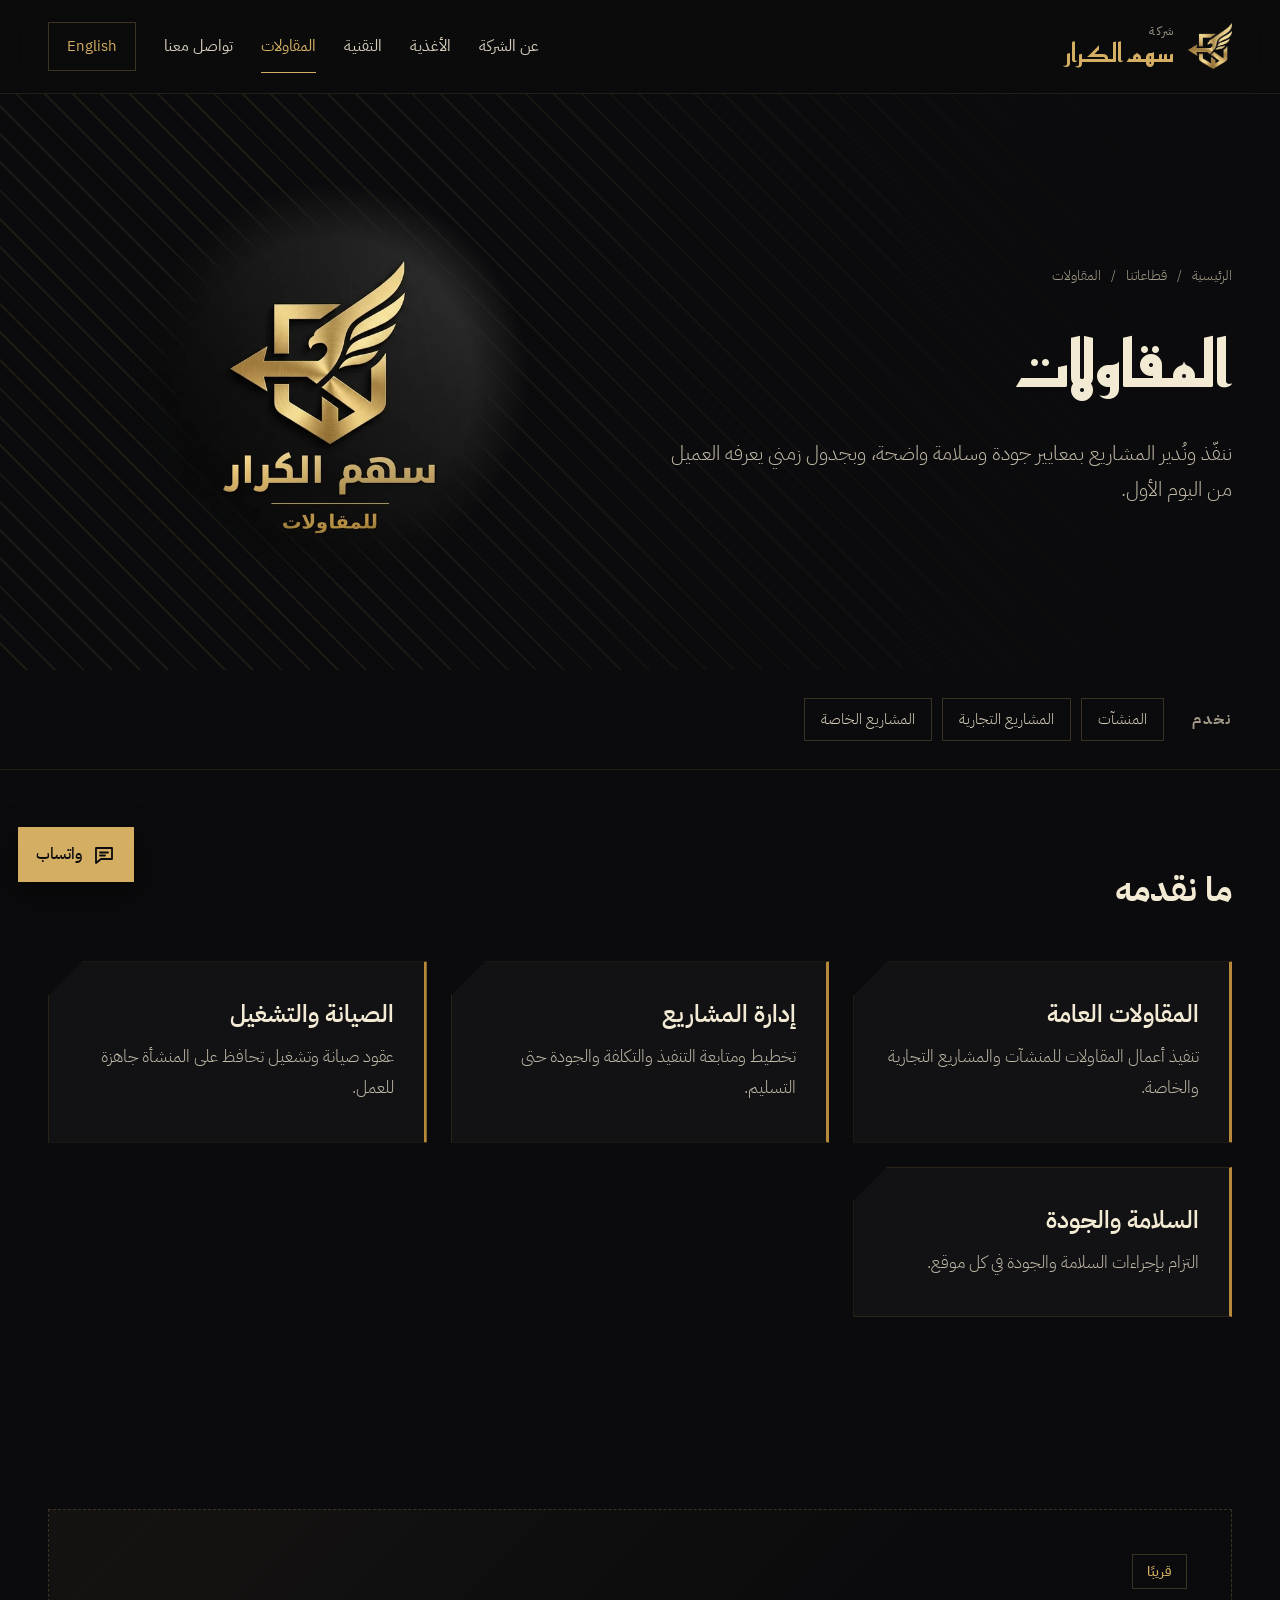
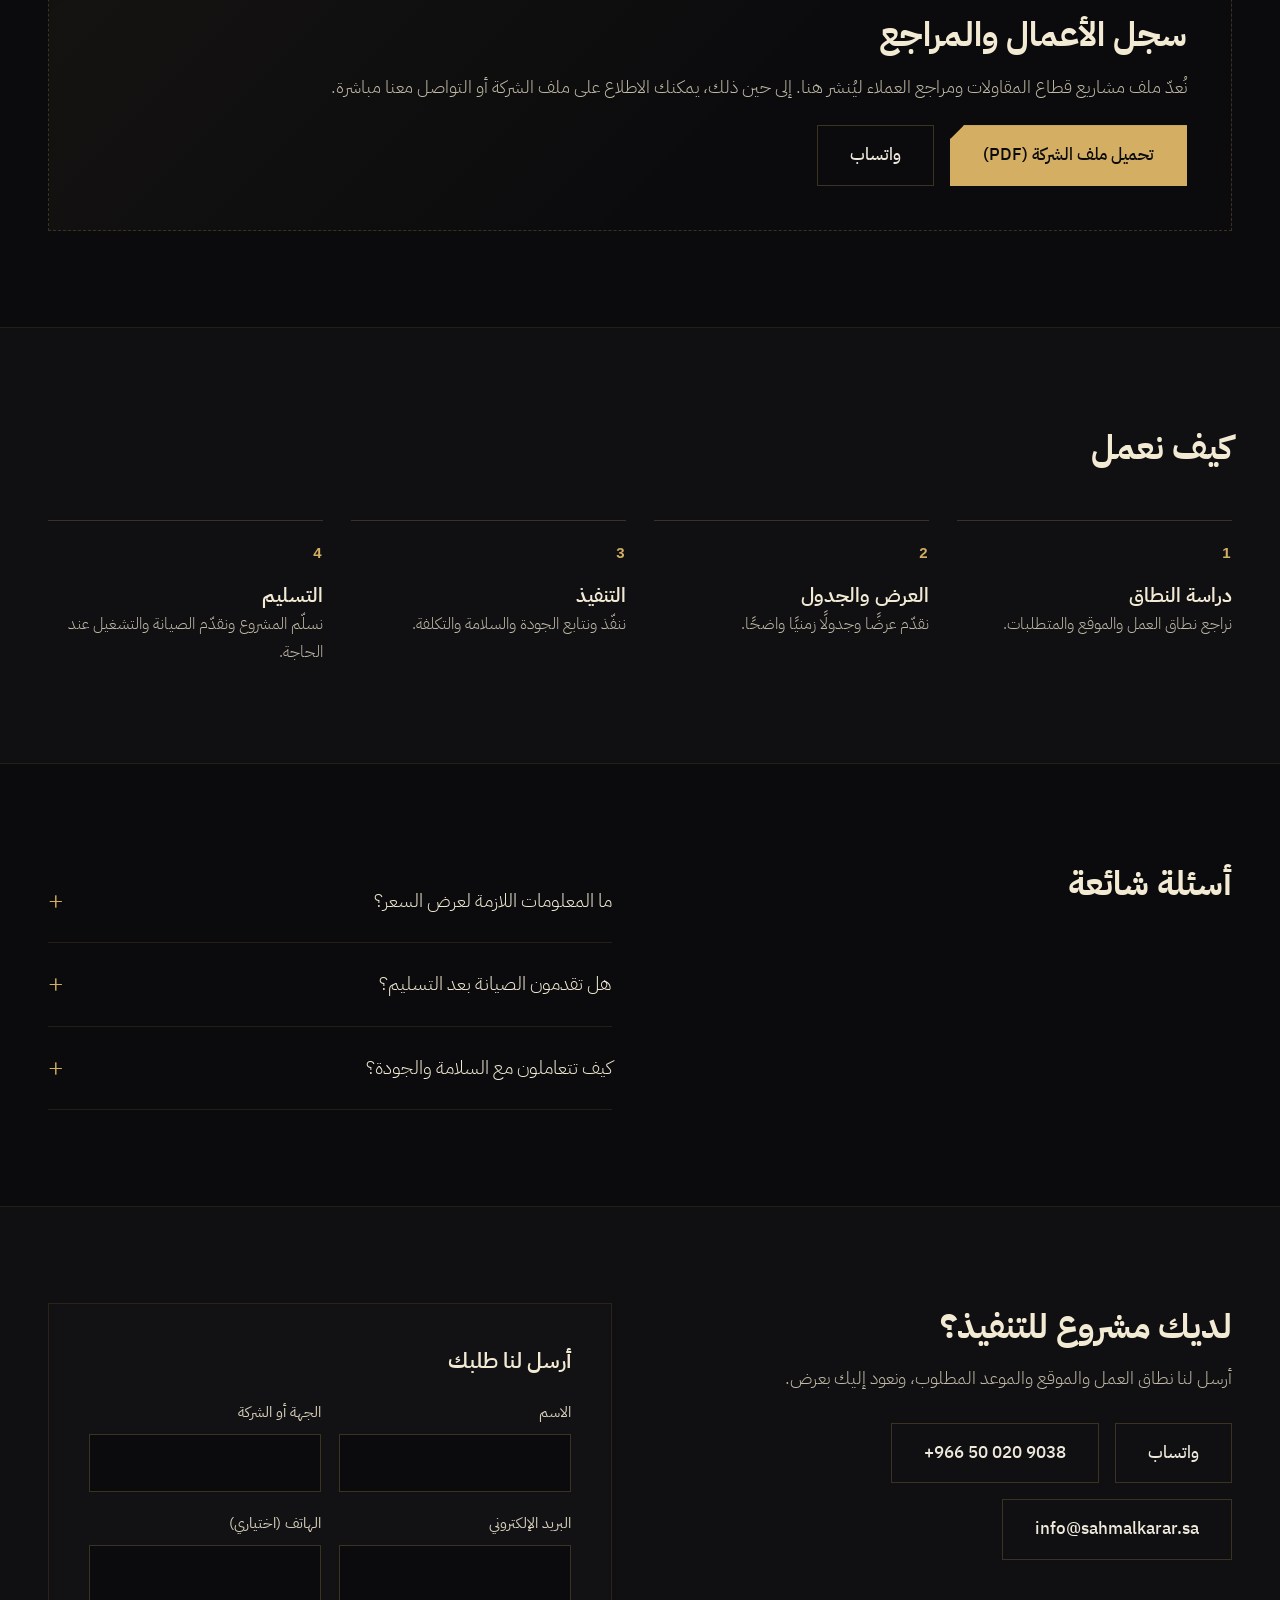
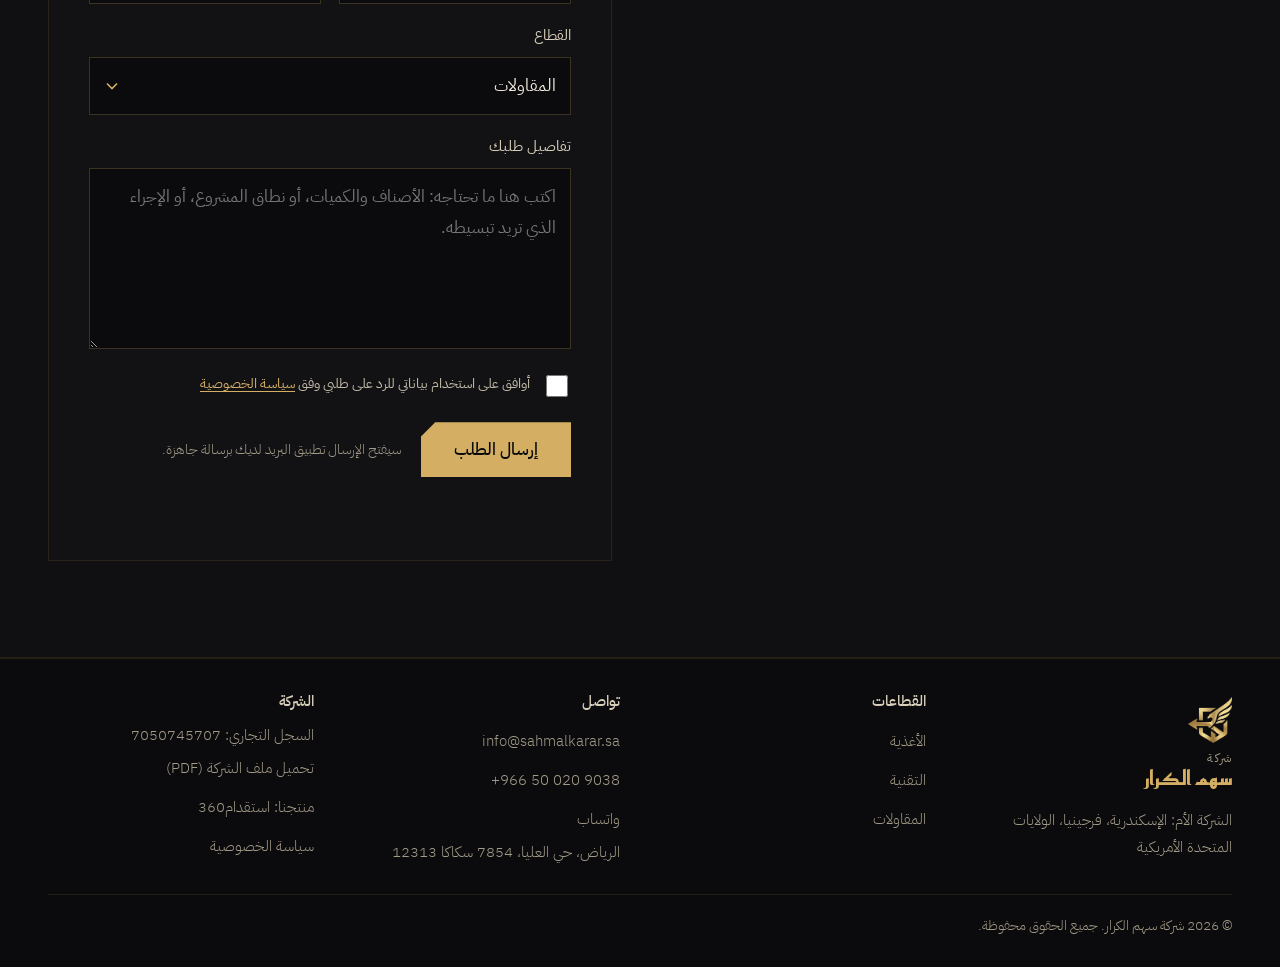
==== contracting/index.html @ 236d1fec "Remove stray dots, real founder bio, client and registration logos, tech capabilities, drop governme" ====
<!doctype html>
<html lang="ar" dir="rtl">
<head>
<meta charset="utf-8">
<meta name="viewport" content="width=device-width, initial-scale=1">
<title>المقاولات | شركة سهم الكرار</title>
<meta name="description" content="قطاع المقاولات في شركة سهم الكرار: مقاولات عامة وإدارة وتنفيذ المشاريع والصيانة والتشغيل بمعايير جودة وسلامة والتزام بالجداول الزمنية في المملكة العربية السعودية.">
<link rel="canonical" href="https://sahmalkarar.sa/contracting/">
<link rel="alternate" hreflang="ar" href="https://sahmalkarar.sa/contracting/">
<link rel="alternate" hreflang="en" href="https://sahmalkarar.sa/en/contracting/">
<link rel="alternate" hreflang="x-default" href="https://sahmalkarar.sa/contracting/">
<meta name="theme-color" content="#0b0b0d">
<meta property="og:type" content="website">
<meta property="og:site_name" content="شركة سهم الكرار">
<meta property="og:title" content="المقاولات | شركة سهم الكرار">
<meta property="og:description" content="قطاع المقاولات في شركة سهم الكرار: مقاولات عامة وإدارة وتنفيذ المشاريع والصيانة والتشغيل بمعايير جودة وسلامة والتزام بالجداول الزمنية في المملكة العربية السعودية.">
<meta property="og:url" content="https://sahmalkarar.sa/contracting/">
<meta property="og:image" content="https://sahmalkarar.sa/assets/img/og-image.png">
<meta property="og:image:width" content="1200">
<meta property="og:image:height" content="630">
<meta property="og:locale" content="ar_SA">
<meta property="og:locale:alternate" content="en_US">
<meta name="twitter:card" content="summary_large_image">
<meta name="twitter:title" content="المقاولات | شركة سهم الكرار">
<meta name="twitter:description" content="قطاع المقاولات في شركة سهم الكرار: مقاولات عامة وإدارة وتنفيذ المشاريع والصيانة والتشغيل بمعايير جودة وسلامة والتزام بالجداول الزمنية في المملكة العربية السعودية.">
<meta name="twitter:image" content="https://sahmalkarar.sa/assets/img/og-image.png">
<link rel="icon" href="/favicon.ico" sizes="any">
<link rel="icon" type="image/png" sizes="32x32" href="/assets/img/favicon-32.png">
<link rel="apple-touch-icon" href="/assets/img/apple-touch-icon.png">
<link rel="manifest" href="/site.webmanifest">
<link rel="preconnect" href="https://fonts.googleapis.com">
<link rel="preconnect" href="https://fonts.gstatic.com" crossorigin>
<link rel="stylesheet" href="https://fonts.googleapis.com/css2?family=Reem+Kufi:wght@600;700&family=IBM+Plex+Sans+Arabic:wght@300;400;500;600;700&display=swap">
<link rel="stylesheet" href="/assets/css/style.css?v=eaa85f97">
<script>document.documentElement.classList.add("js")</script>
<script type="application/ld+json">{"@context": "https://schema.org", "@type": "BreadcrumbList", "itemListElement": [{"@type": "ListItem", "position": 1, "name": "الرئيسية", "item": "https://sahmalkarar.sa/"}, {"@type": "ListItem", "position": 2, "name": "المقاولات", "item": "https://sahmalkarar.sa/contracting/"}]}</script>
<script type="application/ld+json">{"@context": "https://schema.org", "@type": "FAQPage", "mainEntity": [{"@type": "Question", "name": "ما المعلومات اللازمة لعرض السعر؟", "acceptedAnswer": {"@type": "Answer", "text": "نطاق العمل والموقع والموعد المطلوب، وأي مخططات أو متطلبات متوفرة."}}, {"@type": "Question", "name": "هل تقدمون الصيانة بعد التسليم؟", "acceptedAnswer": {"@type": "Answer", "text": "نعم، نقدّم عقود صيانة وتشغيل تبقي المنشأة جاهزة للعمل."}}, {"@type": "Question", "name": "كيف تتعاملون مع السلامة والجودة؟", "acceptedAnswer": {"@type": "Answer", "text": "نلتزم بإجراءات السلامة والجودة في كل موقع ونتابعها خلال التنفيذ."}}]}</script>
</head>
<body>
<a class="skip" href="#main">انتقل إلى المحتوى</a>
<header class="site">
  <a class="brand" href="/" aria-label="شركة سهم الكرار - الرئيسية"><img src="/assets/img/mark.png" alt="" width="46" height="48"><span class="brand-txt"><span class="brand-name">سهم الكرار</span><span class="brand-co">شركة</span></span></a>
  <button class="menu-btn" type="button" hidden aria-label="القائمة" aria-expanded="false" aria-controls="site-nav" data-open="القائمة" data-close="إغلاق القائمة"><span class="bars" aria-hidden="true"></span></button>
  <nav class="main" id="site-nav" aria-label="التنقل الرئيسي">
    <a href="/#about">عن الشركة</a>
    <a href="/food/">الأغذية</a><a href="/technology/">التقنية</a><a href="/contracting/" aria-current="page">المقاولات</a>
    <a href="/#contact">تواصل معنا</a>
    <a class="lang" href="/en/contracting/" hreflang="en" lang="en">English</a>
  </nav>
</header>
<main id="main">
<section class="page-hero d-contracting">
  <div class="wrap cols" style="align-items:center">
    <div class="stack g28">
    <nav class="crumbs" aria-label="مسار التصفح"><a href="/">الرئيسية</a><span aria-hidden="true">/</span><a href="/#divisions">قطاعاتنا</a><span aria-hidden="true">/</span><span aria-current="page">المقاولات</span></nav>
    <h1>المقاولات</h1>
    <p class="lead">ننفّذ ونُدير المشاريع بمعايير جودة وسلامة واضحة، وبجدول زمني يعرفه العميل من اليوم الأول.</p>
    </div>
    <div class="div-logo"><img src="/assets/img/div-contracting-ar.webp" alt="سهم الكرار - المقاولات" width="640" height="640" fetchpriority="high"></div>
  </div>
</section>
<section class="serve"><div class="wrap serve-row"><h2>نخدم</h2><ul class="chips"><li>المنشآت</li><li>المشاريع التجارية</li><li>المشاريع الخاصة</li></ul></div></section>
<section>
  <div class="wrap stack g48">
    <h2>ما نقدمه</h2>
    <div class="cards cards-contracting"><div class="card"><h3 style="font-size:24px">المقاولات العامة</h3><p style="margin-top:10px">تنفيذ أعمال المقاولات للمنشآت والمشاريع التجارية والخاصة.</p></div><div class="card"><h3 style="font-size:24px">إدارة المشاريع</h3><p style="margin-top:10px">تخطيط ومتابعة التنفيذ والتكلفة والجودة حتى التسليم.</p></div><div class="card"><h3 style="font-size:24px">الصيانة والتشغيل</h3><p style="margin-top:10px">عقود صيانة وتشغيل تحافظ على المنشأة جاهزة للعمل.</p></div><div class="card"><h3 style="font-size:24px">السلامة والجودة</h3><p style="margin-top:10px">التزام بإجراءات السلامة والجودة في كل موقع.</p></div></div>
  </div>
</section>
<section id="proof"><div class="wrap"><div class="proof"><span class="tag">قريبًا</span><div class="stack g12"><h2>سجل الأعمال والمراجع</h2><p class="muted">نُعدّ ملف مشاريع قطاع المقاولات ومراجع العملاء ليُنشر هنا. إلى حين ذلك، يمكنك الاطلاع على ملف الشركة أو التواصل معنا مباشرة.</p></div>
  <div class="btns"><a class="btn gold" href="/downloads/Sahm-Alkarar-Company-Profile-AR.pdf" download>تحميل ملف الشركة (PDF)</a><a class="btn" href="https://wa.me/966500209038?text=%D8%A7%D9%84%D8%B3%D9%84%D8%A7%D9%85%20%D8%B9%D9%84%D9%8A%D9%83%D9%85%D8%8C%20%D8%A3%D9%88%D8%AF%20%D8%B7%D9%84%D8%A8%20%D8%B9%D8%B1%D8%B6%20%D8%B3%D8%B9%D8%B1%20%D9%85%D9%86%20%D9%82%D8%B7%D8%A7%D8%B9%20%D8%A7%D9%84%D9%85%D9%82%D8%A7%D9%88%D9%84%D8%A7%D8%AA%20%D9%81%D9%8A%20%D8%B4%D8%B1%D9%83%D8%A9%20%D8%B3%D9%87%D9%85%20%D8%A7%D9%84%D9%83%D8%B1%D8%A7%D8%B1." target="_blank" rel="noopener">واتساب</a></div></div></div></section>
<section id="how" class="alt"><div class="wrap stack g48"><h2>كيف نعمل</h2><ol class="steps"><li><span class="n" aria-hidden="true">1</span><div><h3>دراسة النطاق</h3><p>نراجع نطاق العمل والموقع والمتطلبات.</p></div></li><li><span class="n" aria-hidden="true">2</span><div><h3>العرض والجدول</h3><p>نقدّم عرضًا وجدولًا زمنيًا واضحًا.</p></div></li><li><span class="n" aria-hidden="true">3</span><div><h3>التنفيذ</h3><p>ننفّذ ونتابع الجودة والسلامة والتكلفة.</p></div></li><li><span class="n" aria-hidden="true">4</span><div><h3>التسليم</h3><p>نسلّم المشروع ونقدّم الصيانة والتشغيل عند الحاجة.</p></div></li></ol></div></section>
<section id="faq"><div class="wrap cols"><div class="stack g12"><h2>أسئلة شائعة</h2></div><div class="faq"><details><summary>ما المعلومات اللازمة لعرض السعر؟</summary><p>نطاق العمل والموقع والموعد المطلوب، وأي مخططات أو متطلبات متوفرة.</p></details><details><summary>هل تقدمون الصيانة بعد التسليم؟</summary><p>نعم، نقدّم عقود صيانة وتشغيل تبقي المنشأة جاهزة للعمل.</p></details><details><summary>كيف تتعاملون مع السلامة والجودة؟</summary><p>نلتزم بإجراءات السلامة والجودة في كل موقع ونتابعها خلال التنفيذ.</p></details></div></div></section>
<section id="request" class="alt">
  <div class="wrap cols">
    <div class="stack g28"><div class="stack g12"><h2>لديك مشروع للتنفيذ؟</h2><p class="muted">أرسل لنا نطاق العمل والموقع والموعد المطلوب، ونعود إليك بعرض.</p></div>
      <div class="btns"><a class="btn" href="https://wa.me/966500209038?text=%D8%A7%D9%84%D8%B3%D9%84%D8%A7%D9%85%20%D8%B9%D9%84%D9%8A%D9%83%D9%85%D8%8C%20%D8%A3%D9%88%D8%AF%20%D8%B7%D9%84%D8%A8%20%D8%B9%D8%B1%D8%B6%20%D8%B3%D8%B9%D8%B1%20%D9%85%D9%86%20%D9%82%D8%B7%D8%A7%D8%B9%20%D8%A7%D9%84%D9%85%D9%82%D8%A7%D9%88%D9%84%D8%A7%D8%AA%20%D9%81%D9%8A%20%D8%B4%D8%B1%D9%83%D8%A9%20%D8%B3%D9%87%D9%85%20%D8%A7%D9%84%D9%83%D8%B1%D8%A7%D8%B1." target="_blank" rel="noopener">واتساب</a><a class="btn" href="tel:+966500209038"><bdi>+966 50 020 9038</bdi></a><a class="btn" href="mailto:info@sahmalkarar.sa"><bdi>info@sahmalkarar.sa</bdi></a></div></div>
    <form class="form" id="f-contracting" method="post" action="mailto:info@sahmalkarar.sa" data-endpoint="" data-key="" data-subject="طلب جديد من الموقع" data-ok="وصلنا طلبك، وسيعود إليك فريق القطاع المختص." data-err="تعذر الإرسال. أرسل لنا على البريد مباشرة: info@sahmalkarar.sa" data-sending="جارٍ الإرسال..." data-req="هذا الحقل مطلوب" novalidate>
  <h3>أرسل لنا طلبك</h3>
  <div class="fields">
    <label for="f-contracting-name">الاسم<input id="f-contracting-name" name="name" type="text" autocomplete="name" required></label>
    <label for="f-contracting-org">الجهة أو الشركة<input id="f-contracting-org" name="organization" type="text" autocomplete="organization"></label>
    <label for="f-contracting-email">البريد الإلكتروني<input id="f-contracting-email" name="email" type="email" autocomplete="email" dir="ltr" required></label>
    <label for="f-contracting-phone">الهاتف (اختياري)<input id="f-contracting-phone" name="phone" type="tel" autocomplete="tel" dir="ltr"></label>
    <label for="f-contracting-div" class="full">القطاع<select id="f-contracting-div" name="division"><option value="food">الأغذية</option><option value="technology">التقنية</option><option value="contracting" selected>المقاولات</option><option value="">أخرى / غير محدد</option></select></label>
    <label for="f-contracting-msg" class="full">تفاصيل طلبك<textarea id="f-contracting-msg" name="message" rows="5" placeholder="اكتب هنا ما تحتاجه: الأصناف والكميات، أو نطاق المشروع، أو الإجراء الذي تريد تبسيطه." required></textarea></label>
  </div>
  <input class="hp" type="text" name="_gotcha" tabindex="-1" autocomplete="off" aria-hidden="true">
  <label class="consent" for="f-contracting-ok"><input id="f-contracting-ok" name="consent" type="checkbox" required><span>أوافق على استخدام بياناتي للرد على طلبي وفق <a href="/privacy/">سياسة الخصوصية</a></span></label>
  <div class="actions"><button class="btn gold" type="submit">إرسال الطلب</button><p class="note">سيفتح الإرسال تطبيق البريد لديك برسالة جاهزة.</p></div>
  <p class="status" role="status" aria-live="polite"></p>
</form>
  </div>
</section>
</main>
<footer class="site">
  <div class="wrap">
    <div class="stack g12"><a class="brand" href="/"><img src="/assets/img/mark.png" alt="" width="34" height="36" loading="lazy"><span class="brand-txt"><span class="brand-name" style="font-size:20px">سهم الكرار</span><span class="brand-co">شركة</span></span></a>
      <p>الشركة الأم: الإسكندرية، فرجينيا، الولايات المتحدة الأمريكية</p></div>
    <div><h2>القطاعات</h2><ul><li><a href="/food/">الأغذية</a></li><li><a href="/technology/">التقنية</a></li><li><a href="/contracting/">المقاولات</a></li></ul></div>
    <div><h2>تواصل</h2><ul>
      <li><a href="mailto:info@sahmalkarar.sa"><bdi>info@sahmalkarar.sa</bdi></a></li>
      <li><a href="tel:+966500209038"><bdi>+966 50 020 9038</bdi></a></li>
      <li><a href="https://wa.me/966500209038?text=%D8%A7%D9%84%D8%B3%D9%84%D8%A7%D9%85%20%D8%B9%D9%84%D9%8A%D9%83%D9%85%D8%8C%20%D8%A3%D9%88%D8%AF%20%D8%A7%D9%84%D8%A7%D8%B3%D8%AA%D9%81%D8%B3%D8%A7%D8%B1%20%D8%B9%D9%86%20%D8%AE%D8%AF%D9%85%D8%A7%D8%AA%20%D8%B4%D8%B1%D9%83%D8%A9%20%D8%B3%D9%87%D9%85%20%D8%A7%D9%84%D9%83%D8%B1%D8%A7%D8%B1." target="_blank" rel="noopener">واتساب</a></li>
      <li>الرياض، حي العليا، 7854 سكاكا 12313</li></ul></div>
    <div><h2>الشركة</h2><ul>
      <li>السجل التجاري: <bdi>7050745707</bdi></li>
      <li><a href="/downloads/Sahm-Alkarar-Company-Profile-AR.pdf" download>تحميل ملف الشركة (PDF)</a></li>
      <li><a href="https://istiqdam360.netlify.app/" target="_blank" rel="noopener">منتجنا: استقدام360</a></li>
      <li><a href="/privacy/">سياسة الخصوصية</a></li></ul></div>
    <p class="fine">© 2026 شركة سهم الكرار. جميع الحقوق محفوظة.</p>
  </div>
</footer>
<a class="wa" href="https://wa.me/966500209038?text=%D8%A7%D9%84%D8%B3%D9%84%D8%A7%D9%85%20%D8%B9%D9%84%D9%8A%D9%83%D9%85%D8%8C%20%D8%A3%D9%88%D8%AF%20%D8%A7%D9%84%D8%A7%D8%B3%D8%AA%D9%81%D8%B3%D8%A7%D8%B1%20%D8%B9%D9%86%20%D8%AE%D8%AF%D9%85%D8%A7%D8%AA%20%D8%B4%D8%B1%D9%83%D8%A9%20%D8%B3%D9%87%D9%85%20%D8%A7%D9%84%D9%83%D8%B1%D8%A7%D8%B1." target="_blank" rel="noopener" aria-label="تواصل معنا عبر واتساب"><svg viewBox="0 0 24 24" aria-hidden="true"><path d="M4 5h16v11H9l-5 4z"/><path d="M8 9.5h8M8 12.5h5"/></svg><span>واتساب</span></a>
<script src="/assets/js/main.js?v=af4e1e9e" defer></script>
</body></html>
---- assets/css/style.css ----
/* Sahm Alkarar Company — shared styles. Direction-aware via logical properties (RTL/LTR). */
:root{
  --ink:#0b0b0d; --ink-2:#101013; --card:#121215; --line:#231f15; --line-2:#2a2418; --line-3:#3a3322;
  --gold:#d4af63; --gold-hi:#e6c98a; --gold-deep:#b8893a;
  --text:#efe9dc; --head:#f3ead4; --muted:#c2baa7; --soft:#d8cfba; --dim:#a39b88;
  --gutter:clamp(20px,4vw,48px); --max:1240px;
}
*,*::before,*::after{box-sizing:border-box}
html{scroll-behavior:smooth;-webkit-text-size-adjust:100%}
body{margin:0;background:var(--ink);color:var(--text);font-weight:300;font-size:18px;line-height:1.8;overflow-x:hidden}
html[lang="ar"] body{font-family:'IBM Plex Sans Arabic',system-ui,'Segoe UI',Tahoma,sans-serif}
html[lang="en"] body{font-family:'IBM Plex Sans',system-ui,'Segoe UI',sans-serif;line-height:1.7}
h1,h2,h3{margin:0;color:var(--head);text-wrap:balance}
html[lang="ar"] h1,html[lang="ar"] .brand-name{font-family:'Reem Kufi',sans-serif}
html[lang="ar"] h2,html[lang="ar"] h3{font-family:'IBM Plex Sans Arabic',system-ui,'Segoe UI',Tahoma,sans-serif}
html[lang="en"] h1,html[lang="en"] h2,html[lang="en"] h3,html[lang="en"] .brand-name{font-family:'Sora',sans-serif}
p{margin:0}
a{color:inherit;text-decoration:none}
img{max-width:100%;height:auto}
:focus-visible{outline:2px solid var(--gold);outline-offset:3px}
.skip{position:absolute;inset-inline-start:16px;top:-60px;background:var(--gold);color:var(--ink);padding:10px 18px;z-index:100;font-weight:500}
.skip:focus{top:12px}

/* layout */
.wrap{max-width:var(--max);margin-inline:auto}
section,.band{padding:clamp(64px,9vw,96px) var(--gutter)}
.alt{background:var(--ink-2);border-block:1px solid var(--line)}
.eyebrow{font-size:14px;font-weight:500;color:#c79a47;letter-spacing:.14em;text-transform:uppercase}
html[lang="ar"] .eyebrow{letter-spacing:.08em;font-size:15px;text-transform:none}
.stack{display:flex;flex-direction:column}
.g12{gap:12px}.g16{gap:16px}.g20{gap:20px}.g28{gap:28px}.g48{gap:48px}
.cols{display:grid;grid-template-columns:repeat(auto-fit,minmax(min(100%,340px),1fr));gap:56px;align-items:start}
.cards{display:grid;grid-template-columns:repeat(auto-fit,minmax(min(100%,300px),1fr));gap:24px}
h2{font-weight:600;font-size:clamp(30px,4vw,46px);line-height:1.3}
html[lang="ar"] h1{word-spacing:.04em}
html[lang="ar"] h2{font-weight:700;font-size:clamp(26px,4.4vw,34px);line-height:1.4}
html[lang="ar"] h3{font-weight:600;line-height:1.5}
html[lang="en"] h2{font-size:clamp(28px,3.6vw,38px);line-height:1.25}
.lead{font-size:20px;color:var(--muted);max-width:56ch}
.muted{color:var(--muted)}

/* header */
header.site{display:flex;flex-wrap:wrap;align-items:center;justify-content:space-between;gap:14px 32px;padding:20px var(--gutter);border-bottom:1px solid var(--line);background:var(--ink);position:relative;z-index:5}
.brand{display:flex;align-items:center;gap:14px}
.brand img{height:46px;width:auto}
.brand-name{font-weight:600;font-size:26px;color:var(--gold)}
html[lang="en"] .brand-name{font-size:19px;letter-spacing:.2em;text-transform:uppercase}
nav.main{display:flex;flex-wrap:wrap;align-items:center;gap:6px 28px;font-size:16px;font-weight:400}
nav.main a{color:#d6cebb;padding:12px 0}
nav.main a:hover,nav.main a[aria-current="page"]{color:var(--gold)}
nav.main a.lang{border:1px solid var(--line-3);padding:10px 18px;color:var(--gold);font-size:15px}
nav.main a.lang:hover{border-color:var(--gold)}

/* buttons */
.btn{display:inline-block;padding:14px 32px;font-weight:500;font-size:17px;border:1px solid var(--line-3);color:var(--text);transition:border-color .2s,color .2s,background .2s}
.btn:hover{border-color:var(--gold);color:var(--gold)}
.btn.gold{background:var(--gold);border-color:var(--gold);color:var(--ink);clip-path:polygon(0 0,calc(100% - 14px) 0,100% 14px,100% 100%,0 100%)}
html[dir="rtl"] .btn.gold{clip-path:polygon(14px 0,100% 0,100% 100%,0 100%,0 14px)}
.btn.gold:hover{background:var(--gold-hi);color:var(--ink)}
.btns{display:flex;flex-wrap:wrap;gap:16px}

/* hero */
.hero{position:relative;padding-block:clamp(64px,9vw,104px)}
.hero::before{content:"";position:absolute;inset:0;background:repeating-linear-gradient(118deg,transparent 0 46px,rgba(212,175,99,.07) 46px 48px);-webkit-mask-image:linear-gradient(to left,transparent 5%,#000 70%);mask-image:linear-gradient(to left,transparent 5%,#000 70%)}
html[dir="ltr"] .hero::before{background:repeating-linear-gradient(62deg,transparent 0 46px,rgba(212,175,99,.07) 46px 48px);-webkit-mask-image:linear-gradient(to right,transparent 5%,#000 70%);mask-image:linear-gradient(to right,transparent 5%,#000 70%)}
.hero .wrap{position:relative}
.hero h1{font-weight:700;font-size:clamp(40px,6vw,76px);line-height:1.15}
html[lang="ar"] .hero h1{line-height:1.3}
html[lang="en"] .hero h1{font-size:clamp(36px,5vw,64px);line-height:1.1}
.hero-art{display:flex;justify-content:center;align-items:center;min-height:320px;background:radial-gradient(closest-side,rgba(212,175,99,.16),transparent)}
.hero-art img{width:min(100%,440px)}
.page-hero{position:relative;padding-block:clamp(56px,8vw,88px)}
.page-hero::before{content:"";position:absolute;inset:0;background:repeating-linear-gradient(118deg,transparent 0 46px,rgba(212,175,99,.06) 46px 48px);-webkit-mask-image:linear-gradient(to left,transparent 10%,#000 80%);mask-image:linear-gradient(to left,transparent 10%,#000 80%)}
html[dir="ltr"] .page-hero::before{background:repeating-linear-gradient(62deg,transparent 0 46px,rgba(212,175,99,.06) 46px 48px);-webkit-mask-image:linear-gradient(to right,transparent 10%,#000 80%);mask-image:linear-gradient(to right,transparent 10%,#000 80%)}
.page-hero .wrap{position:relative}
.page-hero h1{font-weight:700;font-size:clamp(40px,5.5vw,64px);line-height:1.15}
html[lang="ar"] .page-hero h1{line-height:1.3}
.crumbs{font-size:14px;color:var(--dim);display:flex;flex-wrap:wrap;align-items:center;gap:0 10px}
.crumbs>*{padding:10px 0;line-height:1.4;display:inline-block}
.crumbs a:hover{color:var(--gold)}
.icon{width:52px;height:52px;fill:none;stroke:var(--gold);stroke-width:2;stroke-linecap:square}

/* cards */
.card{background:var(--card);border:1px solid var(--line-2);padding:34px 30px 38px;clip-path:polygon(0 0,calc(100% - 34px) 0,100% 34px,100% 100%,0 100%)}
html[dir="rtl"] .card{clip-path:polygon(34px 0,100% 0,100% 100%,0 100%,0 34px)}
.card h3{font-weight:600;font-size:28px}
html[lang="ar"] .card h3{font-size:22px}
.card p{color:var(--muted);font-size:17px}
.card.link{display:flex;flex-direction:column;gap:16px;transition:border-color .2s,background .2s}
.card.link:hover{border-color:var(--gold-deep);background:#15151a}
.card ul,.list{list-style:none;margin:0;padding:0;display:flex;flex-direction:column;gap:8px;font-size:16px;color:var(--soft)}
.card ul{border-top:1px solid var(--line);padding-top:18px}
.more{margin-top:auto;color:var(--gold);font-weight:500;font-size:16px}
.principle{padding:22px 0;border-bottom:1px solid var(--line)}
.principle:last-child{border-bottom:0}
.principle h3{font-size:24px;color:var(--gold);font-weight:600}
html[lang="ar"] .principle h3{font-size:22px}
.principle p{color:var(--muted);font-size:17px}
.rows>div{display:flex;flex-wrap:wrap;justify-content:space-between;gap:6px 24px;padding:18px 0;border-bottom:1px solid var(--line)}
.rows>div:last-child{border-bottom:0}
.rows dt{color:var(--dim);font-size:15px}
.rows dd{margin:0;font-size:17px;color:var(--text)}
dl.rows{margin:0}
.rows a:hover{color:var(--gold)}
bdi,.ltr{unicode-bidi:isolate;direction:ltr}

/* feature (previous work) */
.work{display:grid;grid-template-columns:repeat(auto-fit,minmax(min(100%,340px),1fr));gap:0;border:1px solid var(--line-2);background:var(--card)}
.work .info{padding:clamp(28px,4vw,48px);display:flex;flex-direction:column;gap:18px}
.work .shot{background:radial-gradient(closest-side,rgba(212,175,99,.12),transparent),var(--ink-2);min-height:300px;display:flex;align-items:center;justify-content:center;padding:32px;border-inline-start:1px solid var(--line-2)}
.tag{display:inline-block;align-self:flex-start;border:1px solid var(--line-3);color:var(--gold);padding:4px 14px;font-size:14px;font-weight:500}
.feat{display:grid;grid-template-columns:repeat(auto-fit,minmax(min(100%,220px),1fr));gap:16px 28px;padding-top:6px}
.feat div{border-top:1px solid var(--line-2);padding-top:12px}
.feat strong{display:block;color:var(--gold);font-weight:500;font-size:17px}
.feat span{color:var(--muted);font-size:16px}
.mock{width:100%;max-width:360px;border:1px solid var(--line-3);background:#0e0e11}
.mock i{display:block;height:10px;background:var(--line-2);margin:10px}
.mock .bar{display:flex;gap:6px;padding:10px;border-bottom:1px solid var(--line-3)}
.mock .bar b{width:9px;height:9px;border-radius:50%;background:var(--line-3)}

/* cta + footer */
.cta{text-align:start}
.cta .wrap{display:flex;flex-wrap:wrap;align-items:center;justify-content:space-between;gap:28px 48px}
footer.site{padding:32px var(--gutter) 28px;border-top:1px solid var(--line);font-size:15px;color:var(--dim)}
footer.site .wrap{display:grid;grid-template-columns:repeat(auto-fit,minmax(min(100%,220px),1fr));gap:28px 40px}
footer.site h2{font-size:15px;font-weight:500;color:var(--soft);margin-bottom:10px;font-family:inherit}
footer.site a{display:inline-block;padding:6px 0}
footer.site a:hover{color:var(--gold)}
footer.site ul{list-style:none;margin:0;padding:0;display:flex;flex-direction:column;gap:0}
.fine{grid-column:1/-1;border-top:1px solid var(--line);padding-top:18px;font-size:14px}
.prose{max-width:70ch}
.prose h2{font-size:28px;margin-top:28px}
html[lang="ar"] .prose h2{font-size:24px}
.prose p,.prose li{color:var(--muted)}
@media (prefers-reduced-motion:reduce){*{transition:none!important;scroll-behavior:auto!important}}

/* ---------- motion & polish ---------- */
header.site{position:sticky;top:0;background:rgba(11,11,13,.82);-webkit-backdrop-filter:blur(14px);backdrop-filter:blur(14px);transition:border-color .3s,box-shadow .3s}
header.site.scrolled{border-bottom-color:var(--line-2);box-shadow:0 10px 30px rgba(0,0,0,.35)}
[id]{scroll-margin-top:84px}
nav.main a:not(.lang){position:relative}
nav.main a:not(.lang)::after{content:"";position:absolute;inset-inline:0;bottom:0;height:1px;background:var(--gold);transform:scaleX(0);transform-origin:center;transition:transform .3s}
nav.main a:not(.lang):hover::after,nav.main a[aria-current="page"]::after{transform:scaleX(1)}

/* hero: the feather lines drift slowly; the logo floats */
@keyframes drift{from{background-position:0 0}to{background-position:96px 0}}
@keyframes floaty{0%,100%{transform:translateY(0)}50%{transform:translateY(-10px)}}
@keyframes glow{0%,100%{opacity:.75}50%{opacity:1}}
.hero::before,.page-hero::before{animation:drift 40s linear infinite}
.hero-art{position:relative}
.hero-art img{animation:floaty 9s ease-in-out infinite}
.hero-art::after{content:"";position:absolute;inset:12%;background:radial-gradient(closest-side,rgba(212,175,99,.18),transparent);animation:glow 9s ease-in-out infinite;z-index:-1}

/* reveal on scroll (only when JS is running and motion is allowed) */
.js .rv{opacity:0;transform:translateY(18px);transition:opacity .55s cubic-bezier(.2,.7,.2,1) var(--d,0ms),transform .55s cubic-bezier(.2,.7,.2,1) var(--d,0ms)}
.js .rv.in{opacity:1;transform:none}
.js .hero-art.rv{transform:scale(.96)}
.js .hero-art.rv.in{transform:none}

/* cards: gold edge sweeps in on hover */
.card{position:relative;overflow:hidden;transition:transform .35s cubic-bezier(.2,.7,.2,1),border-color .3s,background .3s}
.card::before{content:"";position:absolute;inset-inline:0;top:0;height:2px;background:linear-gradient(90deg,transparent,var(--gold),transparent);transform:scaleX(0);transition:transform .5s cubic-bezier(.2,.7,.2,1)}
.card:hover{transform:translateY(-4px);border-color:var(--gold-deep)}
.card:hover::before{transform:scaleX(1)}
.card.link .more{transition:letter-spacing .3s,color .3s}
.card.link:hover .more{color:var(--gold-hi)}
.btn{position:relative}
.btn.gold:hover{transform:translateY(-1px)}
.principle h3{transition:padding .3s}
.principle:hover h3{padding-inline-start:10px}
.work{transition:border-color .3s}
.work:hover{border-color:var(--gold-deep)}
@media print{.js .rv{opacity:1!important;transform:none!important}}
@media (prefers-reduced-motion:reduce){
  .hero::before,.page-hero::before,.hero-art img,.hero-art::after{animation:none!important}
  .js .rv{opacity:1!important;transform:none!important}
  .card:hover{transform:none}
}

/* screenshots in the previous-work block: info on top, two framed screens below */
.work{grid-template-columns:1fr}
.work .info{display:grid;grid-template-columns:repeat(auto-fit,minmax(min(100%,320px),1fr));gap:28px 56px;align-items:start}
.work .info .head{display:flex;flex-direction:column;gap:18px}
.work .info .feat{grid-template-columns:1fr;align-self:start;padding-top:0}
.work .shot{display:block;min-height:0;padding:clamp(20px,3vw,40px);border-inline-start:0;border-top:1px solid var(--line-2)}
.shots{display:grid;grid-template-columns:repeat(auto-fit,minmax(min(100%,420px),1fr));gap:clamp(20px,3vw,36px);margin:0;padding:0;list-style:none}
.work figure{margin:0;display:flex;flex-direction:column;gap:12px;min-width:0}
.win{display:block;border:1px solid var(--line-3);background:#0e0e11;box-shadow:0 24px 50px rgba(0,0,0,.55),0 0 0 1px rgba(212,175,99,.06);transition:border-color .3s,transform .35s cubic-bezier(.2,.7,.2,1)}
.win:hover{border-color:var(--gold-deep);transform:translateY(-3px)}
.win .bar{display:flex;gap:7px;padding:10px 14px;border-bottom:1px solid var(--line-3);background:#15151a}
.win .bar b{width:9px;height:9px;border-radius:50%;background:var(--line-3)}
.win img{display:block;width:100%;height:auto}
.work figcaption{font-size:14px;color:var(--soft)}
.shot-note{margin-top:clamp(16px,2vw,24px);font-size:14px;color:var(--dim)}

/* ---------- mobile menu ---------- */
.menu-btn{display:none;background:none;border:1px solid var(--line-3);color:var(--gold);width:46px;height:46px;cursor:pointer;align-items:center;justify-content:center;padding:0}
.menu-btn .bars,.menu-btn .bars::before,.menu-btn .bars::after{display:block;width:20px;height:2px;background:currentColor;position:relative;transition:transform .25s,background .25s}
.menu-btn .bars::before,.menu-btn .bars::after{content:"";position:absolute;inset-inline-start:0}
.menu-btn .bars::before{top:-6px}.menu-btn .bars::after{top:6px}
.menu-btn[aria-expanded="true"] .bars{background:transparent}
.menu-btn[aria-expanded="true"] .bars::before{transform:translateY(6px) rotate(45deg)}
.menu-btn[aria-expanded="true"] .bars::after{transform:translateY(-6px) rotate(-45deg)}
.sr{position:absolute;width:1px;height:1px;overflow:hidden;clip:rect(0 0 0 0);white-space:nowrap}
@media (max-width:860px){
  .js .menu-btn{display:inline-flex}
  .js header.site{flex-wrap:wrap}
  .js nav.main{display:none;flex-basis:100%;flex-direction:column;align-items:stretch;gap:0;border-top:1px solid var(--line);margin-top:6px}
  .js nav.main.open{display:flex}
  .js nav.main a{padding:14px 2px;border-bottom:1px solid var(--line);font-size:18px}
  .js nav.main a::after{display:none}
  .js nav.main a.lang{margin-top:14px;text-align:center;border:1px solid var(--line-3)}
  .brand-name{font-size:22px}
}

/* ---------- how we work / faq ---------- */
.steps{list-style:none;margin:0;padding:0;display:grid;grid-template-columns:repeat(auto-fit,minmax(min(100%,240px),1fr));gap:28px}
.steps li{display:flex;flex-direction:column;gap:14px;border-top:1px solid var(--line-3);padding-top:18px}
.steps .n{font-family:'Sora',sans-serif;color:var(--gold);font-size:15px;font-weight:600;letter-spacing:.1em}
.steps h3{font-size:22px;font-weight:600}
html[lang="ar"] .steps h3{font-size:20px}
.steps p{color:var(--muted);font-size:16px}
.faq details{border-bottom:1px solid var(--line);padding:6px 0}
.faq summary{cursor:pointer;list-style:none;padding:18px 0;min-height:44px;font-size:19px;color:var(--head);display:flex;justify-content:space-between;gap:20px;align-items:center}
.faq summary::-webkit-details-marker{display:none}
.faq summary::after{content:"+";color:var(--gold);font-size:26px;line-height:1;transition:transform .25s;flex:none}
.faq details[open] summary::after{transform:rotate(45deg)}
.faq details p{color:var(--muted);padding:0 0 18px;max-width:60ch}

/* ---------- contact form ---------- */
.form{position:relative;background:var(--card);border:1px solid var(--line-2);padding:clamp(24px,3.5vw,40px);display:flex;flex-direction:column;gap:22px}
.form h3{font-size:26px;font-weight:600}
html[lang="ar"] .form h3{font-size:22px}
.form .fields{display:grid;grid-template-columns:repeat(auto-fit,minmax(min(100%,230px),1fr));gap:18px}
.form .full{grid-column:1/-1}
.form label{display:flex;flex-direction:column;gap:8px;font-size:15px;color:var(--soft);font-weight:400}
.form input[type=text],.form input[type=email],.form input[type=tel],.form select,.form textarea{font:inherit;font-size:17px;color:var(--text);background:var(--ink);border:1px solid var(--line-3);padding:13px 14px;min-height:48px;width:100%;border-radius:0;transition:border-color .2s}
.form textarea{resize:vertical;min-height:130px}
.form input:focus,.form select:focus,.form textarea:focus{outline:none;border-color:var(--gold)}
.form [aria-invalid="true"]{border-color:#c0614f}
.form select{appearance:none;background-image:url("data:image/svg+xml;utf8,<svg xmlns='http://www.w3.org/2000/svg' width='12' height='8' viewBox='0 0 12 8'><path d='M1 1.5l5 5 5-5' fill='none' stroke='%23d4af63' stroke-width='1.6'/></svg>");background-repeat:no-repeat;background-position:right 16px center;background-size:12px 8px;padding-inline-end:42px}
html[dir="rtl"] .form select{background-position:left 16px center}
.form .consent{flex-direction:row;align-items:flex-start;gap:12px;font-size:14px;color:var(--muted)}
.form .consent input{margin-top:4px;accent-color:var(--gold);flex:none;width:22px;height:22px}
.form .consent a{color:var(--gold);padding:10px 0;text-decoration:underline;text-underline-offset:3px}
.form .actions{display:flex;flex-wrap:wrap;align-items:center;gap:14px 20px}
.form button.btn{cursor:pointer;font-family:inherit}
.form button[disabled]{opacity:.6;cursor:wait}
.form .note{font-size:14px;color:var(--dim)}
.form .status{min-height:1.4em;font-size:15px}
.form .status.ok{color:var(--gold)}
.form .status.bad{color:#e0907f}
.form{position:relative}.hp{position:absolute;inset:auto;width:1px;height:1px;opacity:0;pointer-events:none;overflow:hidden;clip-path:inset(50%)}
.hp{inset-inline-start:0;top:0;margin:0;padding:0;border:0}

/* screenshot pop-up */
.lb{border:1px solid var(--line-3);background:#0b0b0d;padding:clamp(10px,2vw,18px);max-width:min(96vw,1320px);width:max-content;max-height:94vh;color:var(--text);box-shadow:0 30px 80px rgba(0,0,0,.7);overflow:visible}
.lb::backdrop{background:rgba(5,5,7,.88);-webkit-backdrop-filter:blur(6px);backdrop-filter:blur(6px)}
.lb img{display:block;max-width:100%;max-height:calc(94vh - 40px);width:auto;height:auto;margin:0 auto}
.lb-x{position:absolute;top:-18px;inset-inline-end:-18px;width:44px;height:44px;border:1px solid var(--gold);background:var(--ink);color:var(--gold);font-size:28px;line-height:1;cursor:pointer;display:flex;align-items:center;justify-content:center;padding:0}
.lb-x:hover{background:var(--gold);color:var(--ink)}
@media (max-width:560px){.lb-x{top:-14px;inset-inline-end:-6px}}
html:has(dialog[open]){overflow:hidden}

/* Istiqdam360 product banner */
.prod{display:flex;flex-wrap:wrap;align-items:center;justify-content:space-between;gap:20px 40px;background:#1b2a4a;padding:clamp(20px,3vw,36px);border-bottom:1px solid var(--line-2)}
.prod img{width:min(100%,420px);height:auto;display:block}
.prod-side{display:flex;flex-direction:column;align-items:flex-start;gap:16px;max-width:360px}
.prod-side p{margin:0;color:#e9edf5;font-size:18px;line-height:1.7}
.prod-side .tag{border-color:#b8963e;color:#e8cf8a}
#product .work .prod{border-bottom:0}

/* division logo in page hero */
.div-logo{display:flex;justify-content:center}
.div-logo img{width:min(100%,400px);height:auto;-webkit-mask-image:radial-gradient(closest-side,#000 72%,transparent 100%);mask-image:radial-gradient(closest-side,#000 72%,transparent 100%)}

/* ---------- v2: brand lockup, sheen, type moments, story, founder, proof, divisions, WhatsApp ---------- */
.brand-txt{display:flex;flex-direction:column;line-height:1.1}
.brand-co{font-size:11px;letter-spacing:.42em;color:var(--dim);text-transform:uppercase;font-weight:400;margin-top:3px}
html[lang="ar"] .brand-co{letter-spacing:.1em;font-size:12px;order:-1;margin:0 0 1px}

/* emblem: brushed-metal sheen passes over the logo */
.hero-art img{animation:none}
.emb{position:relative;width:min(100%,440px);animation:floaty 9s ease-in-out infinite}
.emb img{display:block;width:100%;height:auto}
.sheen{position:absolute;inset:0;-webkit-mask:var(--m) center/contain no-repeat;mask:var(--m) center/contain no-repeat;background:linear-gradient(105deg,transparent 38%,rgba(255,244,214,.7) 50%,transparent 62%) 160% 0/260% 100% no-repeat;animation:sheen 7s ease-in-out 1.2s infinite;pointer-events:none;mix-blend-mode:soft-light}
@keyframes sheen{0%{background-position:160% 0}45%,100%{background-position:-60% 0}}

/* big gold type moment */
.band-t{padding:clamp(28px,5vw,52px) var(--gutter);border-block:1px solid var(--line);background:linear-gradient(180deg,#0d0d10,var(--ink))}
.band-t .wrap{display:flex;flex-wrap:wrap;align-items:center;justify-content:center;gap:6px clamp(18px,4vw,56px)}
.band-t b{font-weight:700;font-size:clamp(34px,7.5vw,92px);line-height:1.15;color:transparent;-webkit-text-stroke:1px var(--gold-deep);background:linear-gradient(180deg,var(--gold-hi),var(--gold-deep));-webkit-background-clip:text;background-clip:text;opacity:.92}
html[lang="ar"] .band-t b{font-family:'Reem Kufi',sans-serif;-webkit-text-stroke:0;color:transparent}
html[lang="en"] .band-t b{font-family:'Sora',sans-serif;font-size:clamp(26px,5.6vw,68px);letter-spacing:.02em}
.band-t .dot{width:10px;height:10px;background:var(--gold);transform:rotate(45deg);flex:none}

/* name story */
.story{background:radial-gradient(60% 70% at 25% 50%,rgba(212,175,99,.08),transparent)}
.mark-big{display:flex;justify-content:center}
.emb2{position:relative;width:min(100%,400px)}
.emb2 img{display:block;width:100%;height:auto;filter:drop-shadow(0 30px 40px rgba(0,0,0,.6))}
.pt{position:absolute;width:14px;height:14px;margin:-7px;border-radius:50%;background:var(--ink);border:2px solid var(--gold-hi);box-shadow:0 0 0 6px rgba(212,175,99,.2)}
.story-list{list-style:none;margin:0;padding:0;display:flex;flex-direction:column}
.story-list li{display:grid;grid-template-columns:auto 1fr;column-gap:20px;padding:20px 0;border-bottom:1px solid var(--line)}
.story-list li:last-child{border-bottom:0}
.story-list .n{grid-row:span 2;font-family:'Sora',sans-serif;font-size:34px;font-weight:300;color:var(--gold-deep);line-height:1}
.story-list h3{font-size:24px;color:var(--gold)}
html[lang="ar"] .story-list h3{font-size:22px}
.story-list p{color:var(--muted)}

/* founder */
.founder{display:grid;grid-template-columns:minmax(0,380px) 1fr;gap:clamp(28px,5vw,72px);align-items:center}
@media (max-width:760px){.founder{grid-template-columns:1fr}.founder .ph{max-width:340px}}
.ph{margin:0;position:relative;padding:12px;border:1px solid var(--line-3);background:var(--card)}
.ph::after{content:"";position:absolute;inset:-10px 10px 10px -10px;border:1px solid var(--gold-deep);opacity:.45;z-index:-1}
html[dir="rtl"] .ph::after{inset:-10px -10px 10px 10px}
.ph img{display:block;width:100%;height:auto;filter:saturate(.92) contrast(1.02)}
.founder h2{font-size:clamp(32px,4.6vw,52px)}
.founder .role{color:var(--gold);font-size:19px;letter-spacing:.04em}
.founder .bio{max-width:58ch}

/* proof (coming soon) */
.proof{display:grid;gap:22px;align-items:start;padding:clamp(26px,4vw,44px);border:1px dashed var(--line-3);background:linear-gradient(135deg,rgba(212,175,99,.05),transparent 60%)}
.proof h2{font-size:clamp(24px,3vw,32px)}

/* who we serve */
.serve{padding-block:28px;border-bottom:1px solid var(--line)}
.serve-row{display:flex;flex-wrap:wrap;align-items:center;gap:14px 28px}
.serve-row h2{font-size:15px!important;font-family:inherit!important;font-weight:500;color:var(--dim);letter-spacing:.14em;text-transform:uppercase}
.chips{list-style:none;margin:0;padding:0;display:flex;flex-wrap:wrap;gap:10px}
.chips li{border:1px solid var(--line-3);padding:7px 16px;font-size:15px;color:var(--soft)}

/* each division gets its own hero texture and card rhythm */
.d-food::before{background:radial-gradient(circle at 1px 1px,rgba(212,175,99,.22) 1.3px,transparent 1.6px) 0 0/26px 26px!important;animation:none!important}
.d-technology::before{background:linear-gradient(rgba(212,175,99,.09) 1px,transparent 1px) 0 0/44px 44px,linear-gradient(90deg,rgba(212,175,99,.09) 1px,transparent 1px) 0 0/44px 44px!important;animation:none!important}
.d-contracting::before{background:repeating-linear-gradient(45deg,transparent 0 18px,rgba(212,175,99,.09) 18px 20px)!important;animation:none!important}
.cards-food{counter-reset:s;grid-template-columns:repeat(auto-fit,minmax(min(100%,420px),1fr))}
.cards-food .card{counter-increment:s;padding-inline-start:96px}
.cards-food .card::after{content:"0" counter(s);position:absolute;inset-inline-start:28px;top:28px;font-family:'Sora',sans-serif;font-size:38px;font-weight:300;color:var(--gold-deep)}
.cards-contracting .card{border-inline-start:3px solid var(--gold-deep)}
.cards-technology .card{background:linear-gradient(180deg,#14141a,var(--card))}

/* WhatsApp */
.wa{position:fixed;inset-inline-end:18px;bottom:18px;z-index:40;display:flex;align-items:center;gap:10px;background:var(--gold);color:var(--ink);padding:13px 18px;font-weight:500;font-size:16px;box-shadow:0 10px 30px rgba(0,0,0,.5);transition:background .2s,transform .2s}
.wa:hover{background:var(--gold-hi);transform:translateY(-2px)}
.wa svg{width:24px;height:24px;fill:none;stroke:currentColor;stroke-width:1.8;stroke-linejoin:round;stroke-linecap:round;flex:none}
@media (max-width:560px){.wa span{display:none}.wa{padding:14px}}
@media print{.wa{display:none}}
@media (prefers-reduced-motion:reduce){.emb,.sheen{animation:none!important}.sheen{display:none}}
.proof .tag{justify-self:start}

/* clients and registrations */
.logo-groups{display:flex;flex-wrap:wrap;gap:36px 64px}
.lg h3{font-size:15px!important;font-family:inherit!important;font-weight:500;color:var(--dim);letter-spacing:.14em;text-transform:uppercase;margin-bottom:16px}
html[lang="ar"] .lg h3{letter-spacing:.04em;text-transform:none;font-size:16px!important}
.logos{display:flex;flex-wrap:wrap;gap:20px}
.logos figure{margin:0;display:flex;flex-direction:column;gap:10px}
.plate{background:#fff;height:112px;min-width:200px;padding:16px 24px;display:flex;align-items:center;justify-content:center;border:1px solid var(--line-3);box-shadow:0 14px 34px rgba(0,0,0,.45)}
.plate img{max-height:76px;max-width:170px;width:auto;height:auto;display:block}
.logos figcaption{font-size:14px;color:var(--dim);max-width:200px}
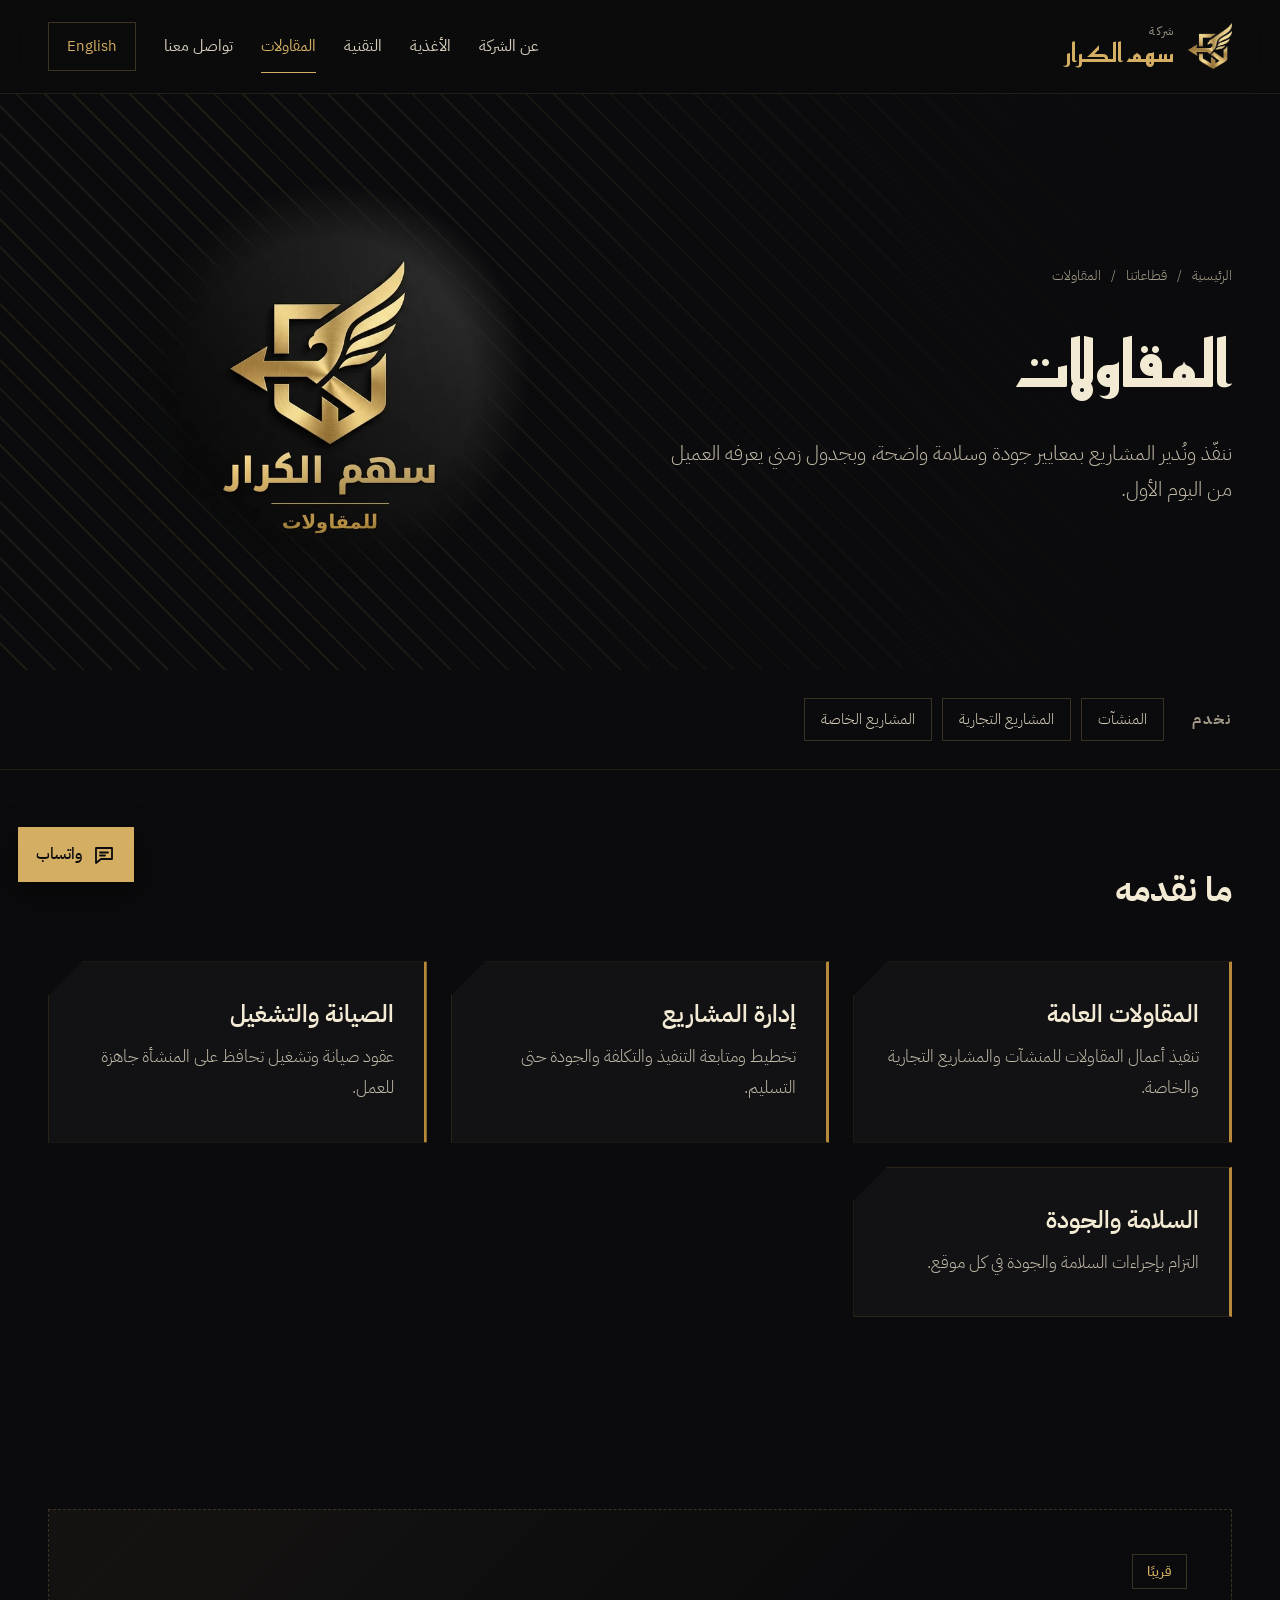
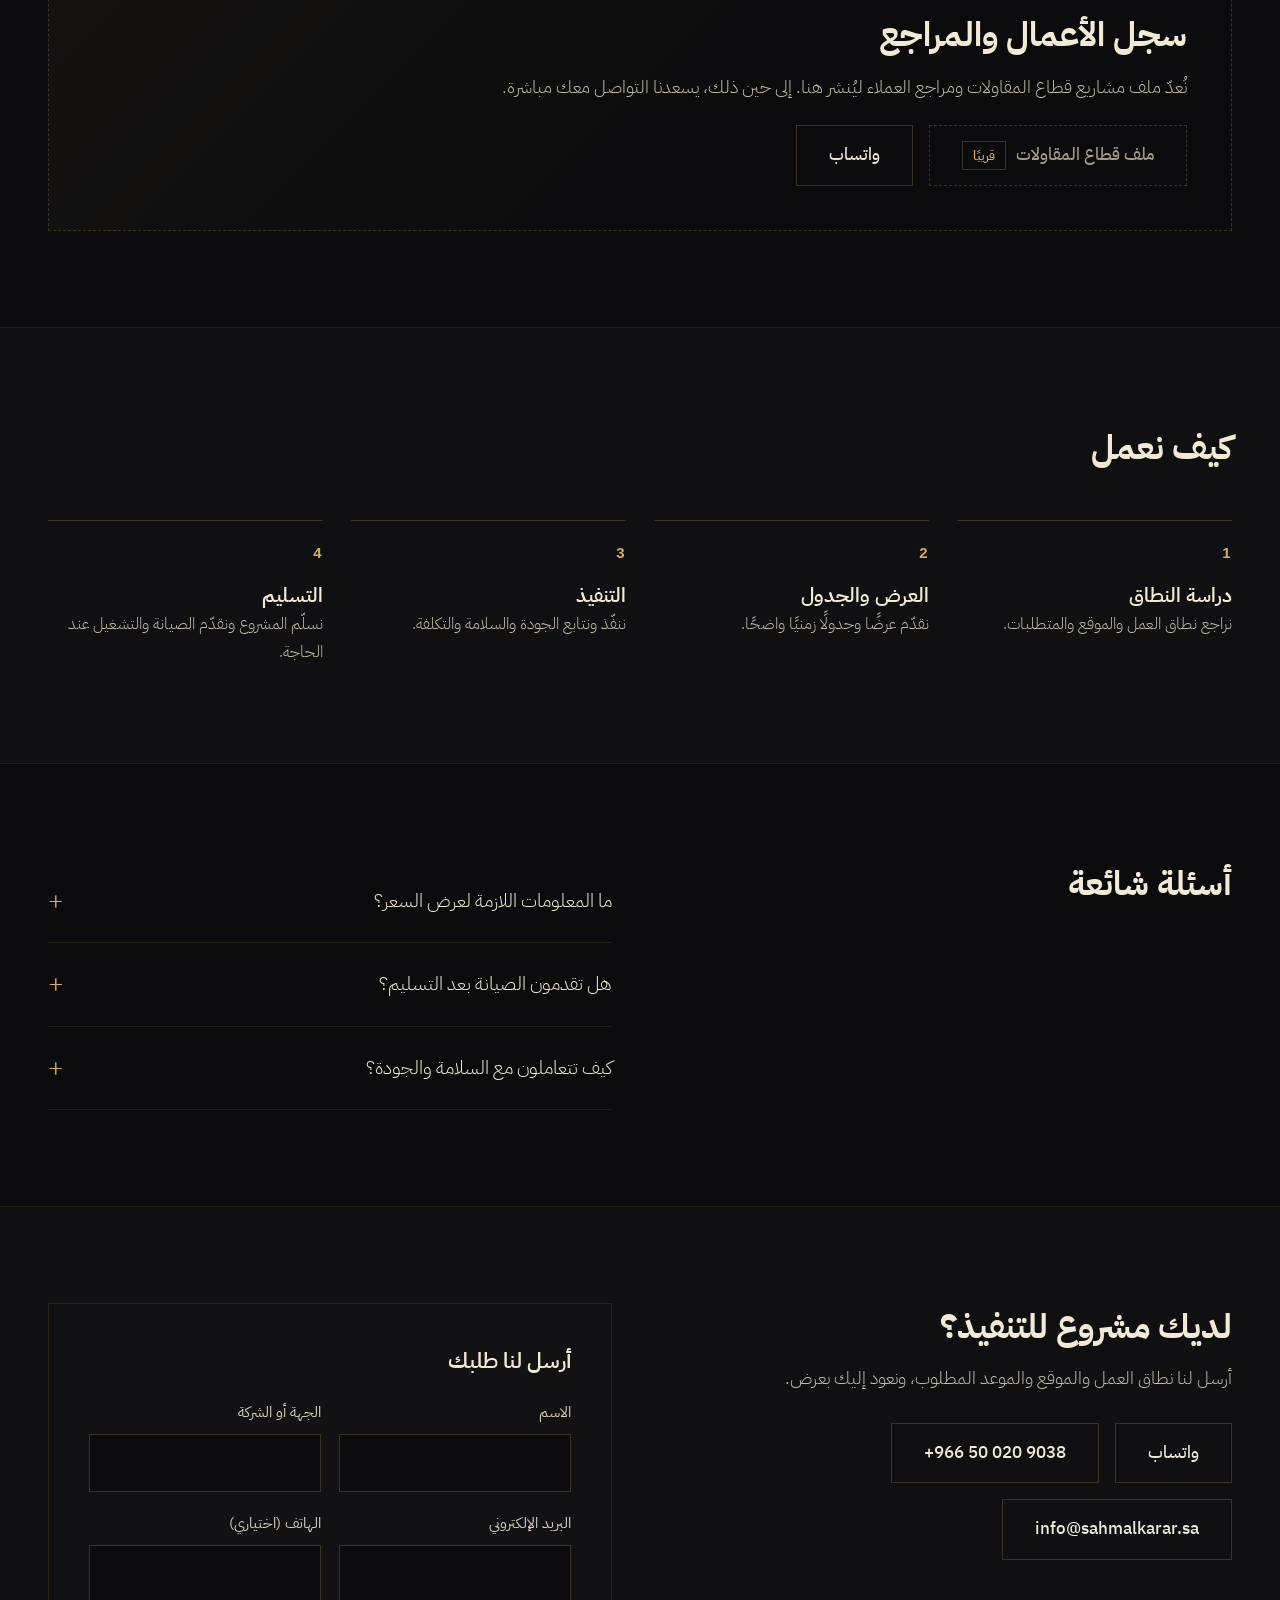
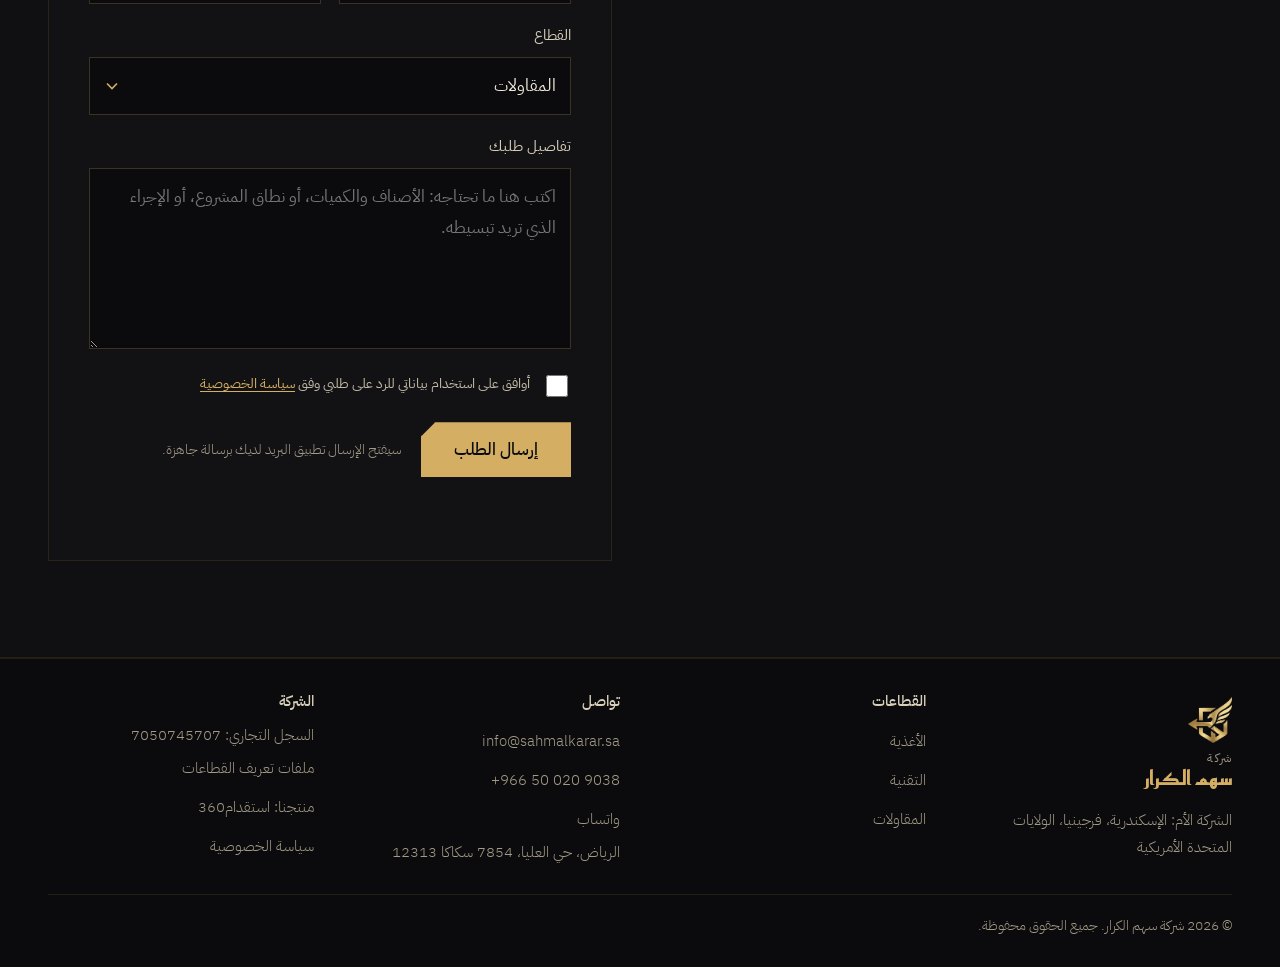
==== commit 5c977b87: "Per-division profiles: tech profile download, coming-soon for Food and Contracting, drop Istiqdam bi" ====
--- a/contracting/index.html
+++ b/contracting/index.html
@@ -31,7 +31,7 @@
 <link rel="preconnect" href="https://fonts.googleapis.com">
 <link rel="preconnect" href="https://fonts.gstatic.com" crossorigin>
 <link rel="stylesheet" href="https://fonts.googleapis.com/css2?family=Reem+Kufi:wght@600;700&family=IBM+Plex+Sans+Arabic:wght@300;400;500;600;700&display=swap">
-<link rel="stylesheet" href="/assets/css/style.css?v=eaa85f97">
+<link rel="stylesheet" href="/assets/css/style.css?v=babefefd">
 <script>document.documentElement.classList.add("js")</script>
 <script type="application/ld+json">{"@context": "https://schema.org", "@type": "BreadcrumbList", "itemListElement": [{"@type": "ListItem", "position": 1, "name": "الرئيسية", "item": "https://sahmalkarar.sa/"}, {"@type": "ListItem", "position": 2, "name": "المقاولات", "item": "https://sahmalkarar.sa/contracting/"}]}</script>
 <script type="application/ld+json">{"@context": "https://schema.org", "@type": "FAQPage", "mainEntity": [{"@type": "Question", "name": "ما المعلومات اللازمة لعرض السعر؟", "acceptedAnswer": {"@type": "Answer", "text": "نطاق العمل والموقع والموعد المطلوب، وأي مخططات أو متطلبات متوفرة."}}, {"@type": "Question", "name": "هل تقدمون الصيانة بعد التسليم؟", "acceptedAnswer": {"@type": "Answer", "text": "نعم، نقدّم عقود صيانة وتشغيل تبقي المنشأة جاهزة للعمل."}}, {"@type": "Question", "name": "كيف تتعاملون مع السلامة والجودة؟", "acceptedAnswer": {"@type": "Answer", "text": "نلتزم بإجراءات السلامة والجودة في كل موقع ونتابعها خلال التنفيذ."}}]}</script>
@@ -66,8 +66,8 @@
     <div class="cards cards-contracting"><div class="card"><h3 style="font-size:24px">المقاولات العامة</h3><p style="margin-top:10px">تنفيذ أعمال المقاولات للمنشآت والمشاريع التجارية والخاصة.</p></div><div class="card"><h3 style="font-size:24px">إدارة المشاريع</h3><p style="margin-top:10px">تخطيط ومتابعة التنفيذ والتكلفة والجودة حتى التسليم.</p></div><div class="card"><h3 style="font-size:24px">الصيانة والتشغيل</h3><p style="margin-top:10px">عقود صيانة وتشغيل تحافظ على المنشأة جاهزة للعمل.</p></div><div class="card"><h3 style="font-size:24px">السلامة والجودة</h3><p style="margin-top:10px">التزام بإجراءات السلامة والجودة في كل موقع.</p></div></div>
   </div>
 </section>
-<section id="proof"><div class="wrap"><div class="proof"><span class="tag">قريبًا</span><div class="stack g12"><h2>سجل الأعمال والمراجع</h2><p class="muted">نُعدّ ملف مشاريع قطاع المقاولات ومراجع العملاء ليُنشر هنا. إلى حين ذلك، يمكنك الاطلاع على ملف الشركة أو التواصل معنا مباشرة.</p></div>
-  <div class="btns"><a class="btn gold" href="/downloads/Sahm-Alkarar-Company-Profile-AR.pdf" download>تحميل ملف الشركة (PDF)</a><a class="btn" href="https://wa.me/966500209038?text=%D8%A7%D9%84%D8%B3%D9%84%D8%A7%D9%85%20%D8%B9%D9%84%D9%8A%D9%83%D9%85%D8%8C%20%D8%A3%D9%88%D8%AF%20%D8%B7%D9%84%D8%A8%20%D8%B9%D8%B1%D8%B6%20%D8%B3%D8%B9%D8%B1%20%D9%85%D9%86%20%D9%82%D8%B7%D8%A7%D8%B9%20%D8%A7%D9%84%D9%85%D9%82%D8%A7%D9%88%D9%84%D8%A7%D8%AA%20%D9%81%D9%8A%20%D8%B4%D8%B1%D9%83%D8%A9%20%D8%B3%D9%87%D9%85%20%D8%A7%D9%84%D9%83%D8%B1%D8%A7%D8%B1." target="_blank" rel="noopener">واتساب</a></div></div></div></section>
+<section id="proof"><div class="wrap"><div class="proof"><span class="tag">قريبًا</span><div class="stack g12"><h2>سجل الأعمال والمراجع</h2><p class="muted">نُعدّ ملف مشاريع قطاع المقاولات ومراجع العملاء ليُنشر هنا. إلى حين ذلك، يسعدنا التواصل معك مباشرة.</p></div>
+  <div class="btns"><span class="btn soon" aria-disabled="true">ملف قطاع المقاولات <em>قريبًا</em></span><a class="btn" href="https://wa.me/966500209038?text=%D8%A7%D9%84%D8%B3%D9%84%D8%A7%D9%85%20%D8%B9%D9%84%D9%8A%D9%83%D9%85%D8%8C%20%D8%A3%D9%88%D8%AF%20%D8%B7%D9%84%D8%A8%20%D8%B9%D8%B1%D8%B6%20%D8%B3%D8%B9%D8%B1%20%D9%85%D9%86%20%D9%82%D8%B7%D8%A7%D8%B9%20%D8%A7%D9%84%D9%85%D9%82%D8%A7%D9%88%D9%84%D8%A7%D8%AA%20%D9%81%D9%8A%20%D8%B4%D8%B1%D9%83%D8%A9%20%D8%B3%D9%87%D9%85%20%D8%A7%D9%84%D9%83%D8%B1%D8%A7%D8%B1." target="_blank" rel="noopener">واتساب</a></div></div></div></section>
 <section id="how" class="alt"><div class="wrap stack g48"><h2>كيف نعمل</h2><ol class="steps"><li><span class="n" aria-hidden="true">1</span><div><h3>دراسة النطاق</h3><p>نراجع نطاق العمل والموقع والمتطلبات.</p></div></li><li><span class="n" aria-hidden="true">2</span><div><h3>العرض والجدول</h3><p>نقدّم عرضًا وجدولًا زمنيًا واضحًا.</p></div></li><li><span class="n" aria-hidden="true">3</span><div><h3>التنفيذ</h3><p>ننفّذ ونتابع الجودة والسلامة والتكلفة.</p></div></li><li><span class="n" aria-hidden="true">4</span><div><h3>التسليم</h3><p>نسلّم المشروع ونقدّم الصيانة والتشغيل عند الحاجة.</p></div></li></ol></div></section>
 <section id="faq"><div class="wrap cols"><div class="stack g12"><h2>أسئلة شائعة</h2></div><div class="faq"><details><summary>ما المعلومات اللازمة لعرض السعر؟</summary><p>نطاق العمل والموقع والموعد المطلوب، وأي مخططات أو متطلبات متوفرة.</p></details><details><summary>هل تقدمون الصيانة بعد التسليم؟</summary><p>نعم، نقدّم عقود صيانة وتشغيل تبقي المنشأة جاهزة للعمل.</p></details><details><summary>كيف تتعاملون مع السلامة والجودة؟</summary><p>نلتزم بإجراءات السلامة والجودة في كل موقع ونتابعها خلال التنفيذ.</p></details></div></div></section>
 <section id="request" class="alt">
@@ -104,7 +104,7 @@
       <li>الرياض، حي العليا، 7854 سكاكا 12313</li></ul></div>
     <div><h2>الشركة</h2><ul>
       <li>السجل التجاري: <bdi>7050745707</bdi></li>
-      <li><a href="/downloads/Sahm-Alkarar-Company-Profile-AR.pdf" download>تحميل ملف الشركة (PDF)</a></li>
+      <li><a href="/#profiles">ملفات تعريف القطاعات</a></li>
       <li><a href="https://istiqdam360.netlify.app/" target="_blank" rel="noopener">منتجنا: استقدام360</a></li>
       <li><a href="/privacy/">سياسة الخصوصية</a></li></ul></div>
     <p class="fine">© 2026 شركة سهم الكرار. جميع الحقوق محفوظة.</p>
--- a/assets/css/style.css
+++ b/assets/css/style.css
@@ -358,3 +358,8 @@
 .plate{background:#fff;height:112px;min-width:200px;padding:16px 24px;display:flex;align-items:center;justify-content:center;border:1px solid var(--line-3);box-shadow:0 14px 34px rgba(0,0,0,.45)}
 .plate img{max-height:76px;max-width:170px;width:auto;height:auto;display:block}
 .logos figcaption{font-size:14px;color:var(--dim);max-width:200px}
+
+.btn.soon{cursor:default;color:var(--dim);border-style:dashed;display:inline-flex;align-items:center;gap:10px;flex-wrap:wrap}
+.btn.soon:hover{border-color:var(--line-3);color:var(--dim)}
+.btn.soon em{font-style:normal;font-size:13px;color:var(--gold);border:1px solid var(--line-3);padding:2px 10px}
+#profiles .card .btn{font-size:16px;padding:12px 22px}
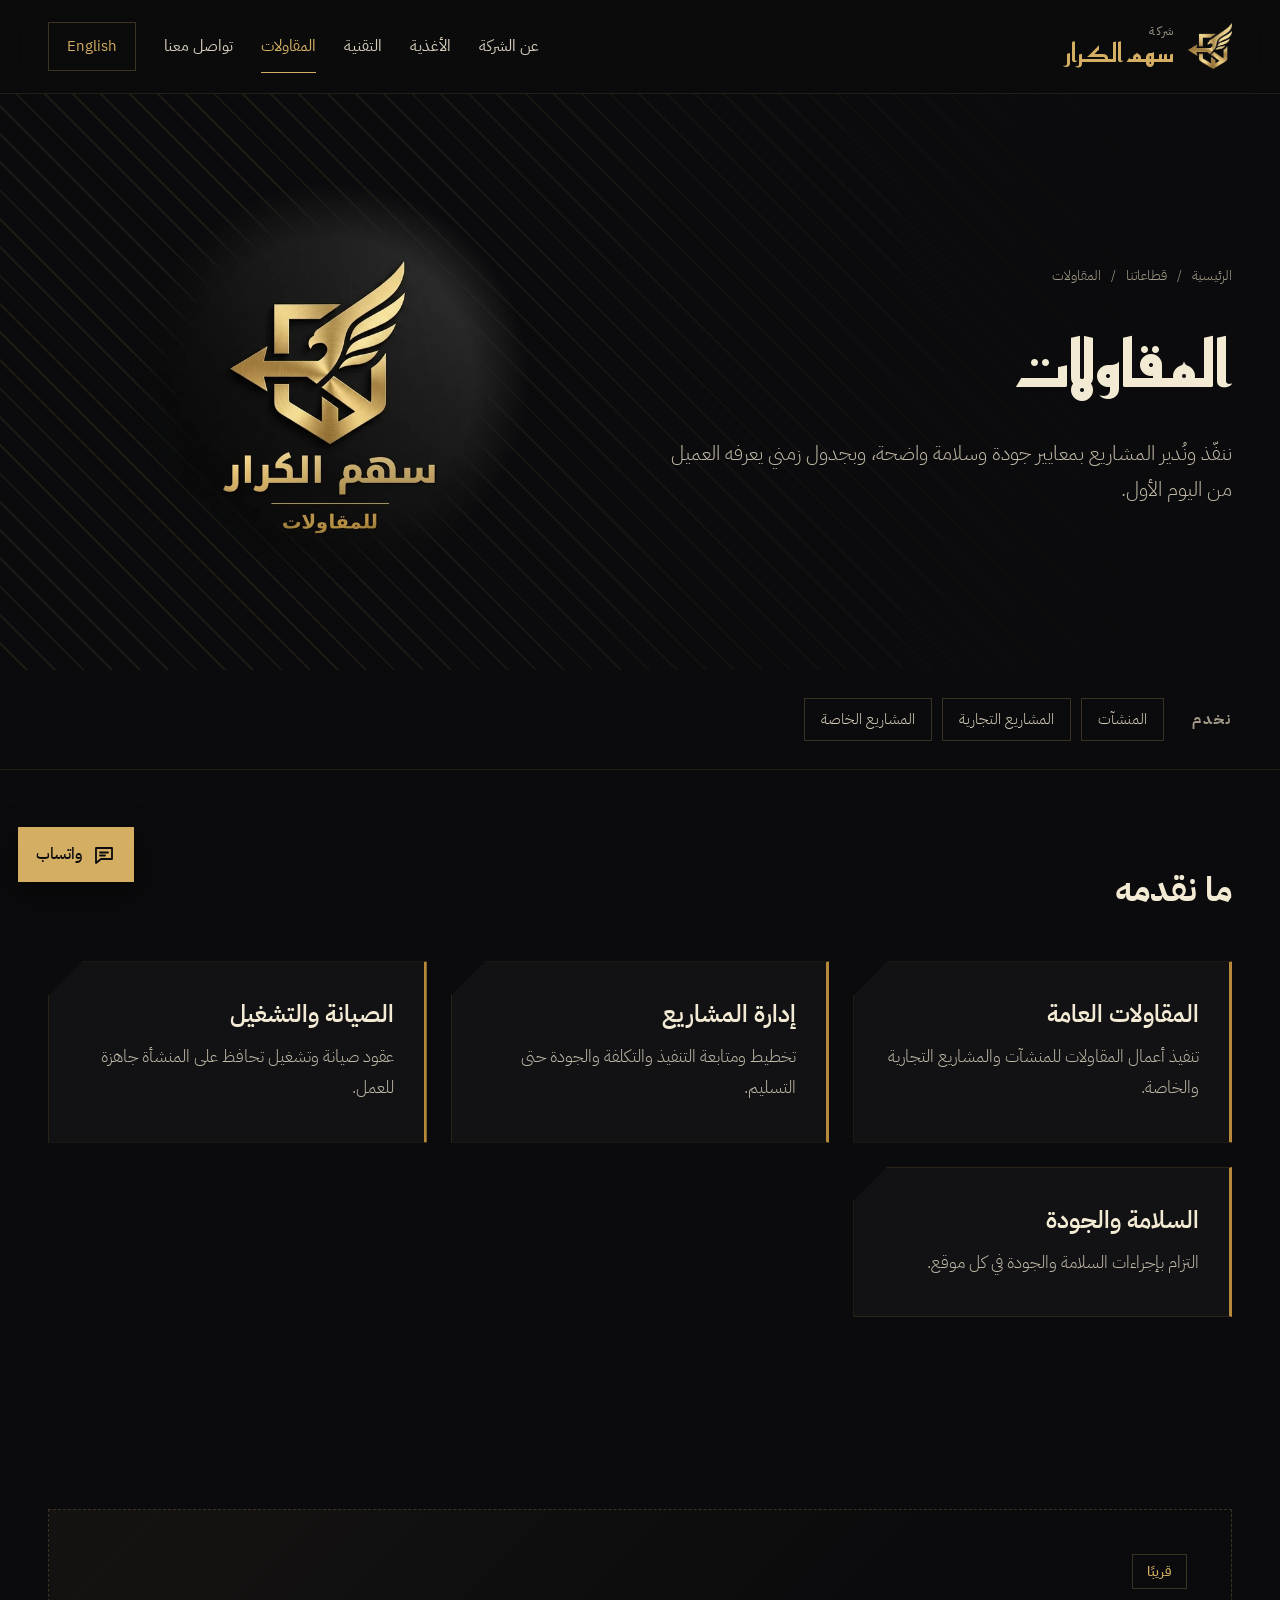
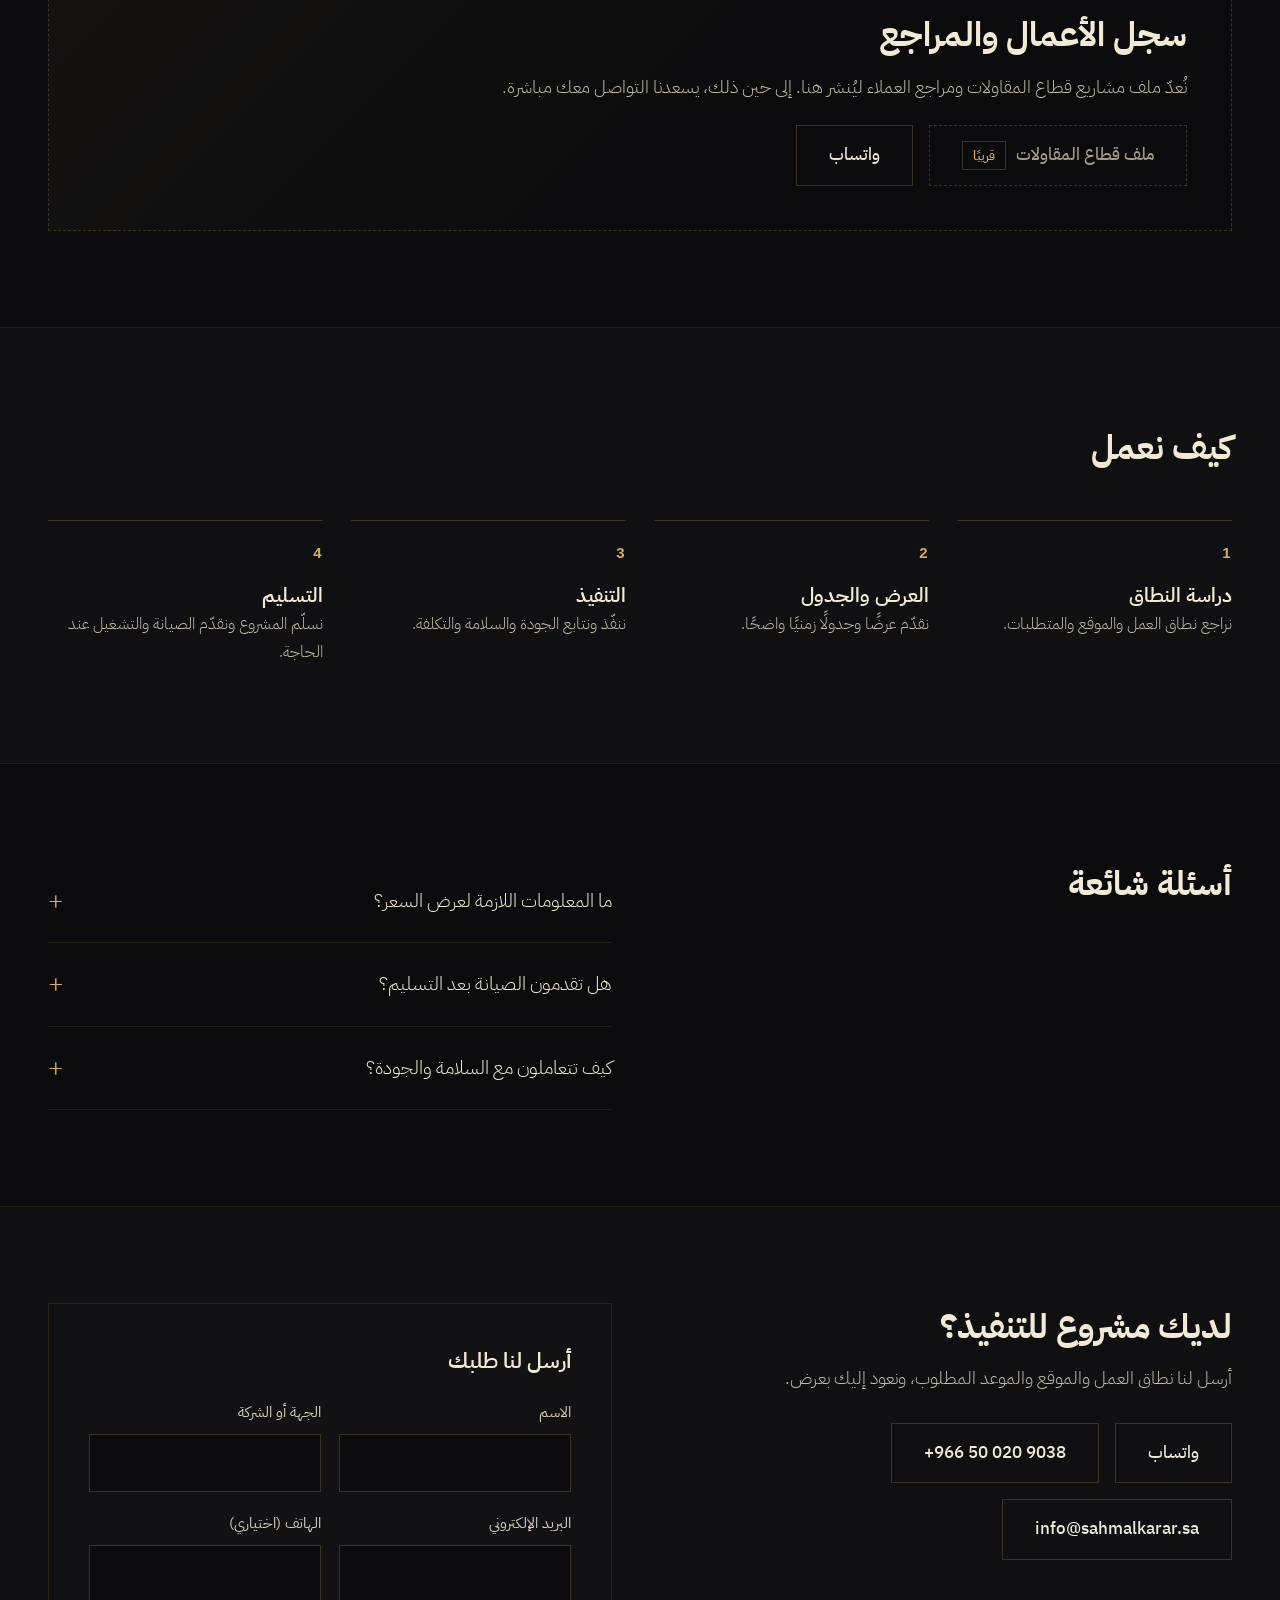
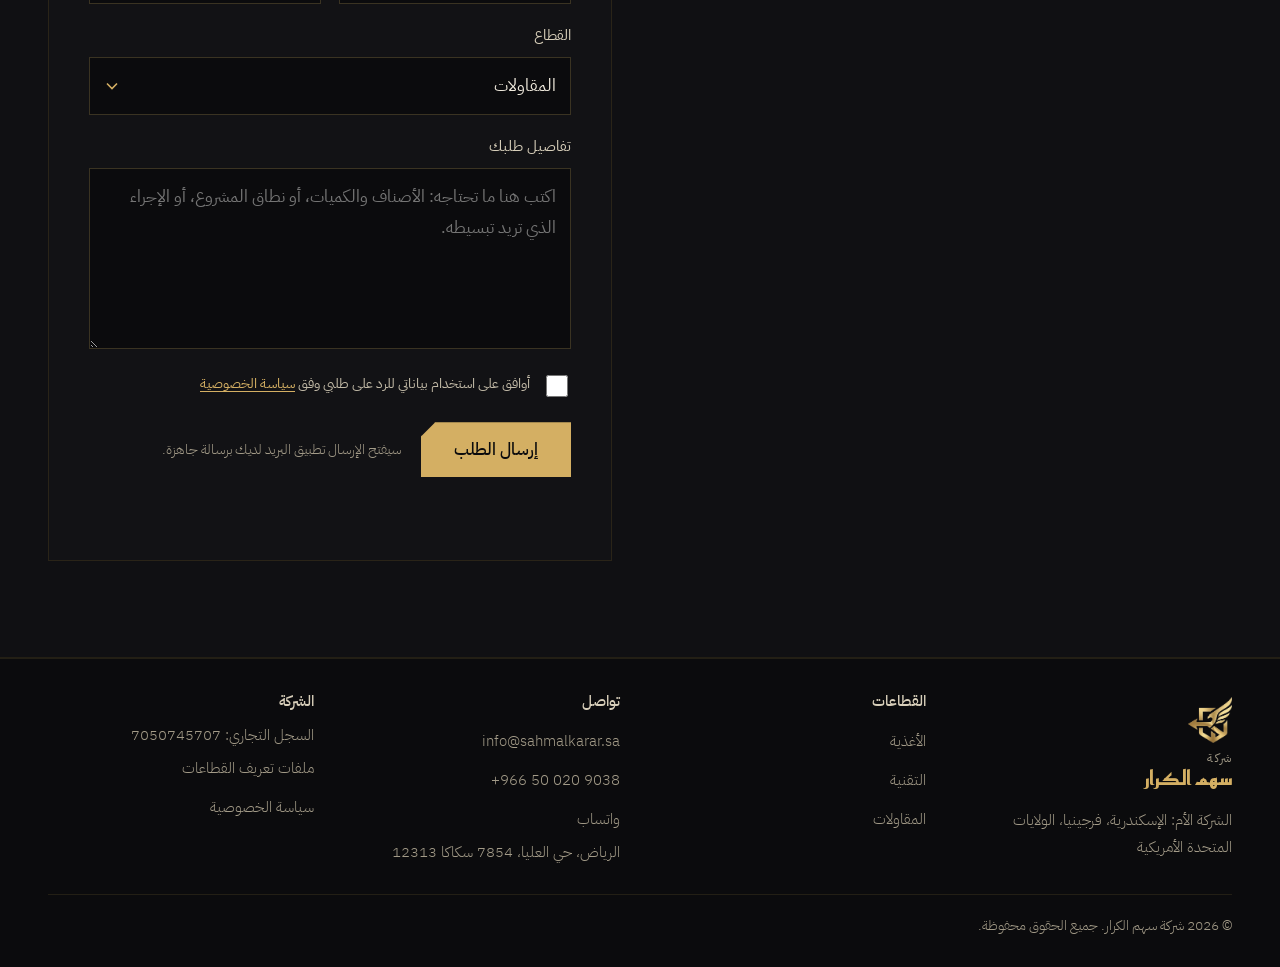
==== commit bcd8a2bf: "Footer: remove Istiqdam360 product link Co-Authored-By: Claude Sonnet 5.5 <noreply@anthropic.com> Cl" ====
--- a/contracting/index.html
+++ b/contracting/index.html
@@ -105,7 +105,6 @@
     <div><h2>الشركة</h2><ul>
       <li>السجل التجاري: <bdi>7050745707</bdi></li>
       <li><a href="/#profiles">ملفات تعريف القطاعات</a></li>
-      <li><a href="https://istiqdam360.netlify.app/" target="_blank" rel="noopener">منتجنا: استقدام360</a></li>
       <li><a href="/privacy/">سياسة الخصوصية</a></li></ul></div>
     <p class="fine">© 2026 شركة سهم الكرار. جميع الحقوق محفوظة.</p>
   </div>
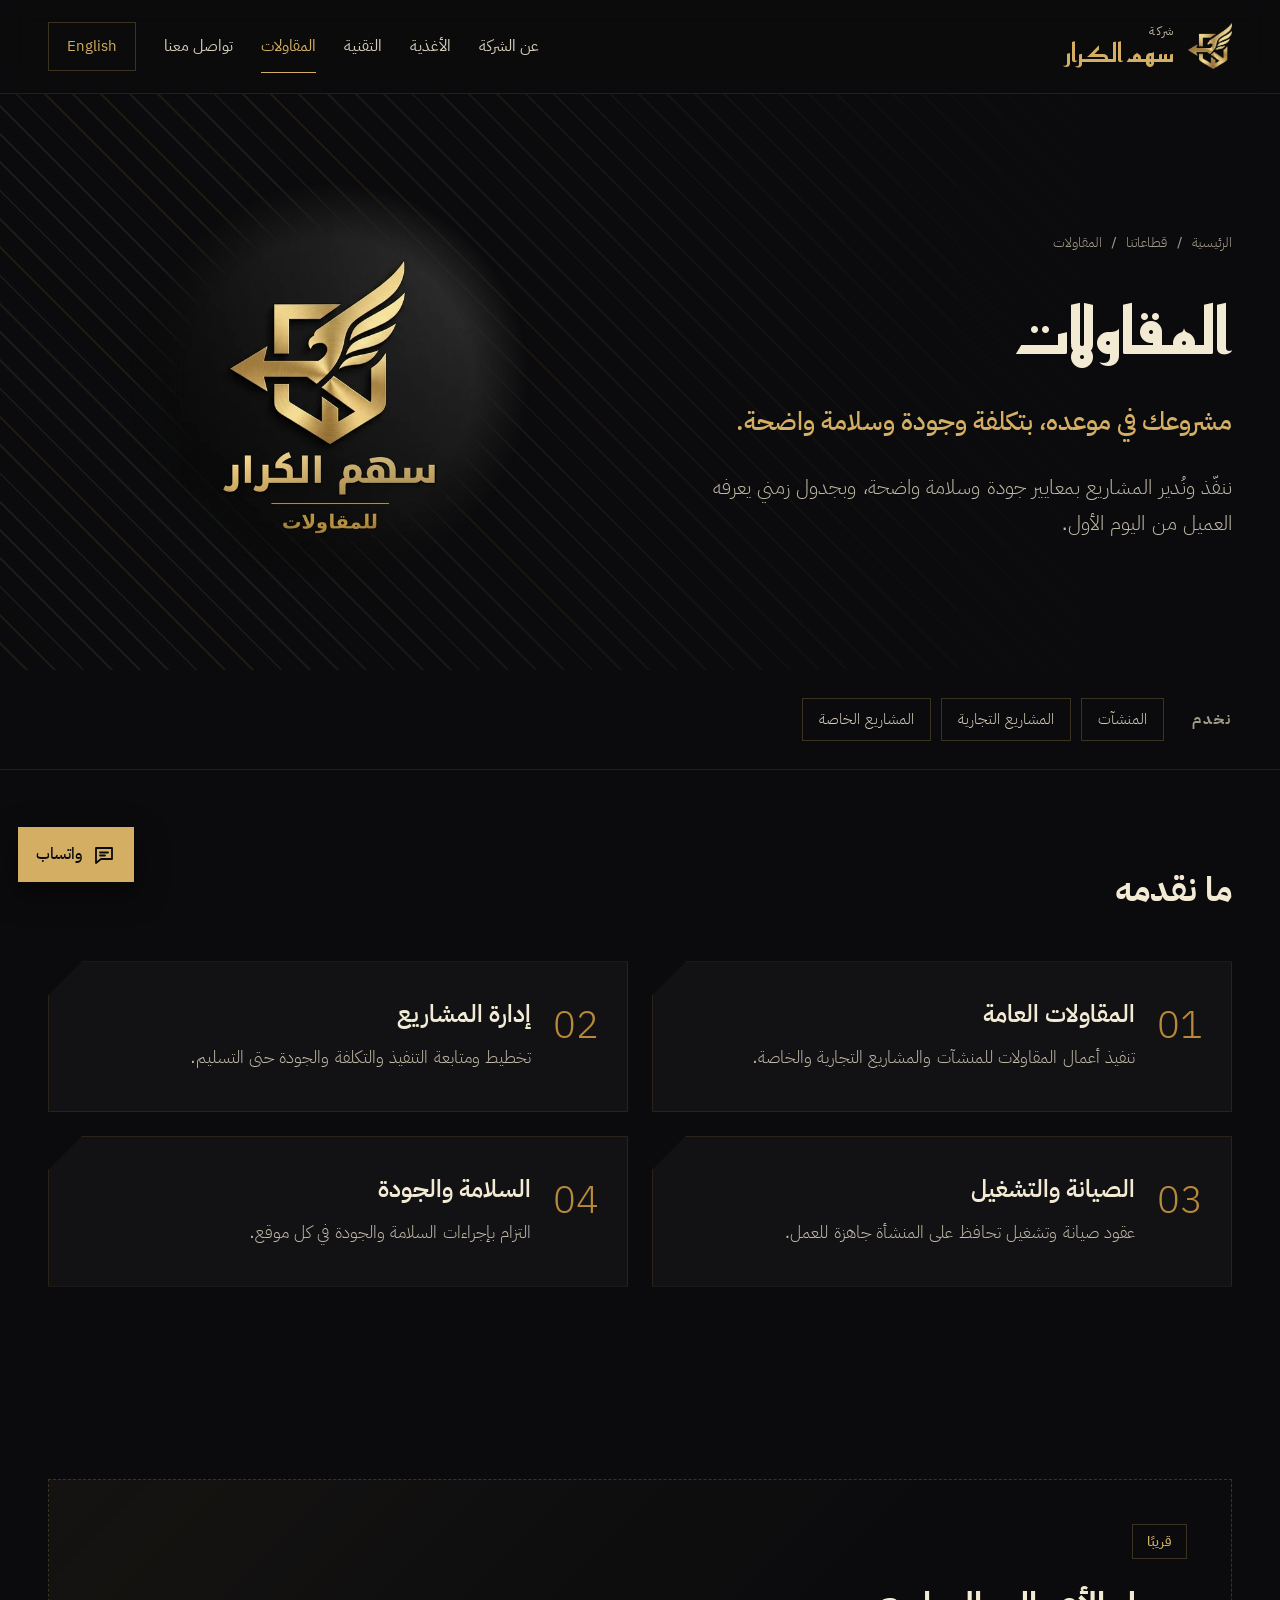
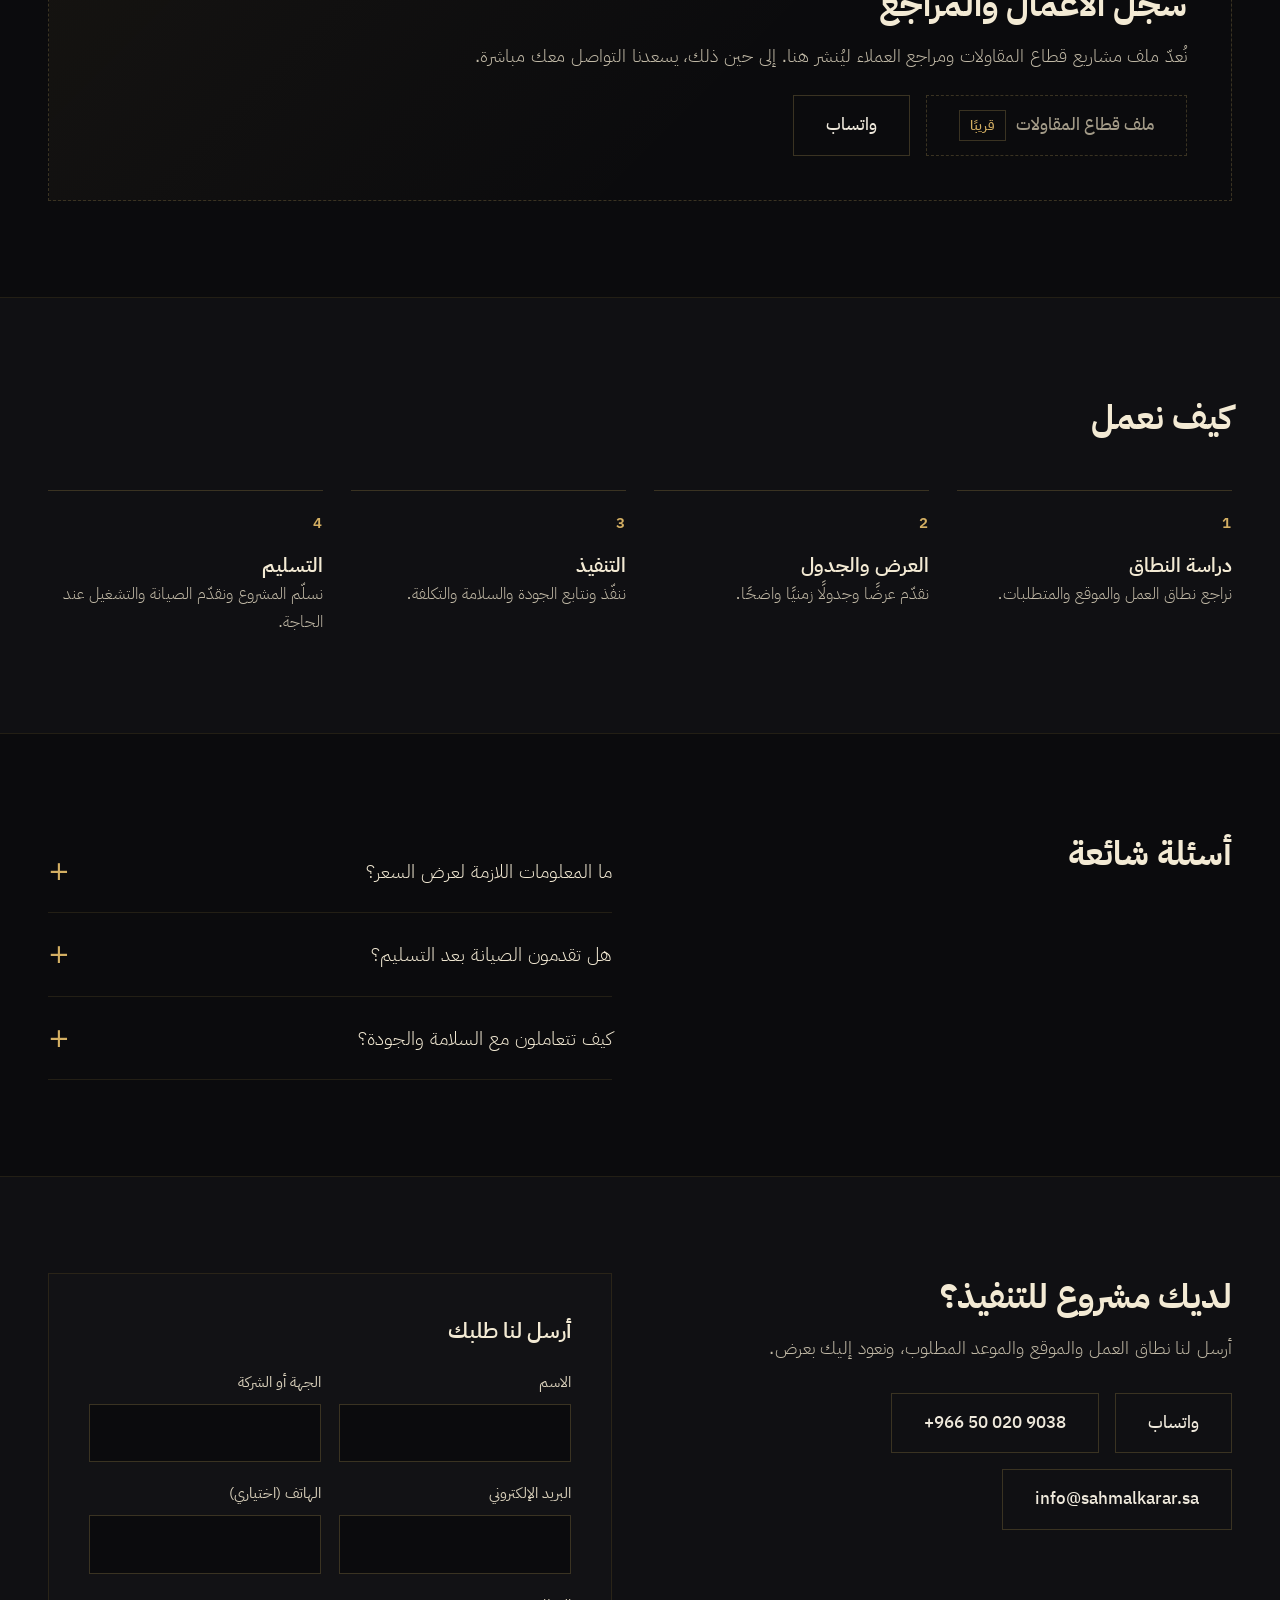
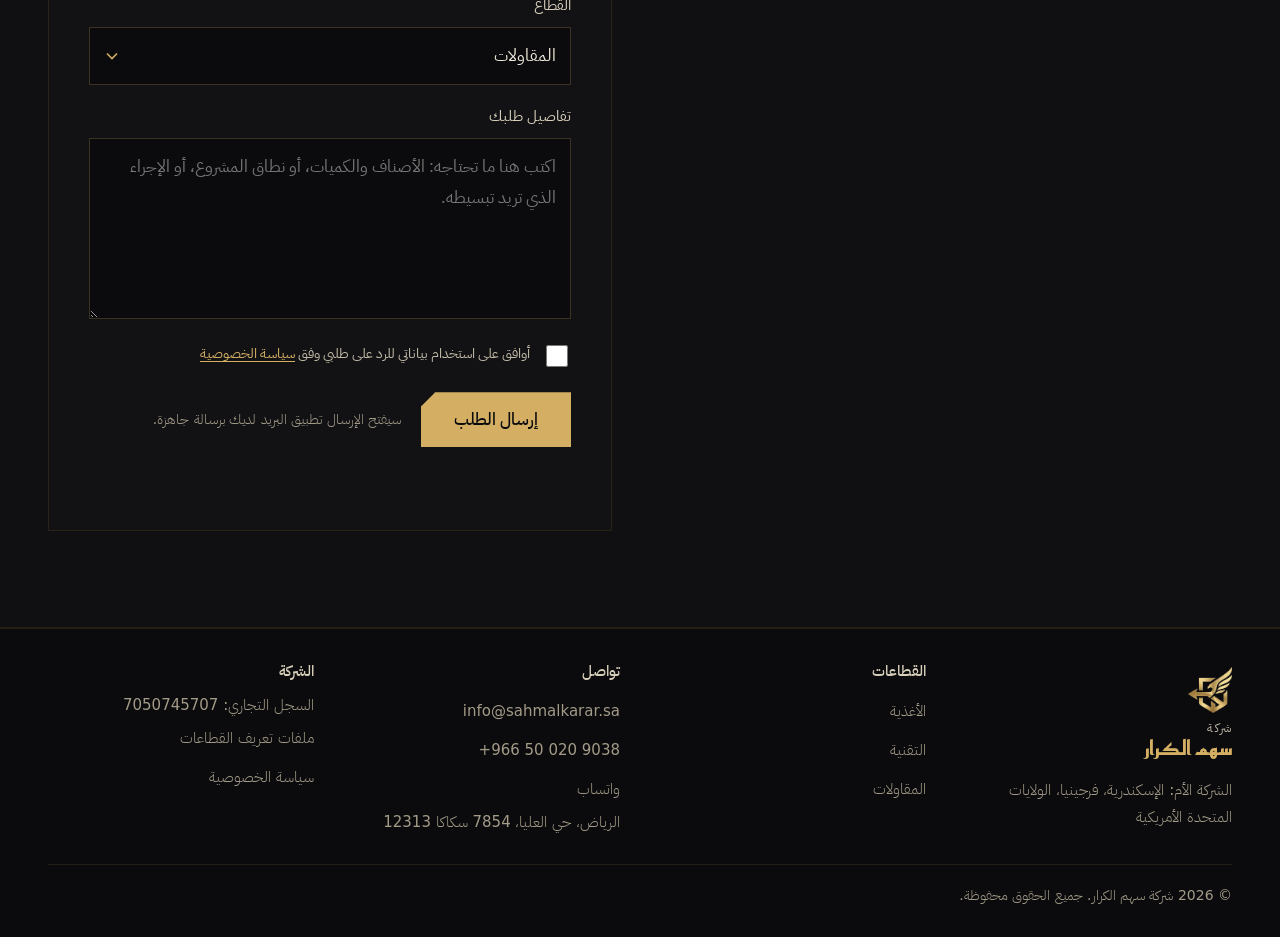
==== commit ad722912: "Site audit fixes: self-hosted fonts, privacy text, company wording, home restructure, Technology pag" ====
--- a/contracting/index.html
+++ b/contracting/index.html
@@ -3,7 +3,7 @@
 <head>
 <meta charset="utf-8">
 <meta name="viewport" content="width=device-width, initial-scale=1">
-<title>المقاولات | شركة سهم الكرار</title>
+<title>المقاولات العامة وإدارة المشاريع والصيانة في الرياض | شركة سهم الكرار</title>
 <meta name="description" content="قطاع المقاولات في شركة سهم الكرار: مقاولات عامة وإدارة وتنفيذ المشاريع والصيانة والتشغيل بمعايير جودة وسلامة والتزام بالجداول الزمنية في المملكة العربية السعودية.">
 <link rel="canonical" href="https://sahmalkarar.sa/contracting/">
 <link rel="alternate" hreflang="ar" href="https://sahmalkarar.sa/contracting/">
@@ -12,7 +12,7 @@
 <meta name="theme-color" content="#0b0b0d">
 <meta property="og:type" content="website">
 <meta property="og:site_name" content="شركة سهم الكرار">
-<meta property="og:title" content="المقاولات | شركة سهم الكرار">
+<meta property="og:title" content="المقاولات العامة وإدارة المشاريع والصيانة في الرياض | شركة سهم الكرار">
 <meta property="og:description" content="قطاع المقاولات في شركة سهم الكرار: مقاولات عامة وإدارة وتنفيذ المشاريع والصيانة والتشغيل بمعايير جودة وسلامة والتزام بالجداول الزمنية في المملكة العربية السعودية.">
 <meta property="og:url" content="https://sahmalkarar.sa/contracting/">
 <meta property="og:image" content="https://sahmalkarar.sa/assets/img/og-image.png">
@@ -21,17 +21,16 @@
 <meta property="og:locale" content="ar_SA">
 <meta property="og:locale:alternate" content="en_US">
 <meta name="twitter:card" content="summary_large_image">
-<meta name="twitter:title" content="المقاولات | شركة سهم الكرار">
+<meta name="twitter:title" content="المقاولات العامة وإدارة المشاريع والصيانة في الرياض | شركة سهم الكرار">
 <meta name="twitter:description" content="قطاع المقاولات في شركة سهم الكرار: مقاولات عامة وإدارة وتنفيذ المشاريع والصيانة والتشغيل بمعايير جودة وسلامة والتزام بالجداول الزمنية في المملكة العربية السعودية.">
 <meta name="twitter:image" content="https://sahmalkarar.sa/assets/img/og-image.png">
 <link rel="icon" href="/favicon.ico" sizes="any">
 <link rel="icon" type="image/png" sizes="32x32" href="/assets/img/favicon-32.png">
 <link rel="apple-touch-icon" href="/assets/img/apple-touch-icon.png">
 <link rel="manifest" href="/site.webmanifest">
-<link rel="preconnect" href="https://fonts.googleapis.com">
-<link rel="preconnect" href="https://fonts.gstatic.com" crossorigin>
-<link rel="stylesheet" href="https://fonts.googleapis.com/css2?family=Reem+Kufi:wght@600;700&family=IBM+Plex+Sans+Arabic:wght@300;400;500;600;700&display=swap">
-<link rel="stylesheet" href="/assets/css/style.css?v=babefefd">
+<link rel="preload" href="/assets/fonts/ibm-plex-sans-arabic-arabic-400-normal.woff2" as="font" type="font/woff2" crossorigin>
+<link rel="preload" href="/assets/fonts/reem-kufi-arabic-700-normal.woff2" as="font" type="font/woff2" crossorigin>
+<link rel="stylesheet" href="/assets/css/style.css?v=202fb9fd">
 <script>document.documentElement.classList.add("js")</script>
 <script type="application/ld+json">{"@context": "https://schema.org", "@type": "BreadcrumbList", "itemListElement": [{"@type": "ListItem", "position": 1, "name": "الرئيسية", "item": "https://sahmalkarar.sa/"}, {"@type": "ListItem", "position": 2, "name": "المقاولات", "item": "https://sahmalkarar.sa/contracting/"}]}</script>
 <script type="application/ld+json">{"@context": "https://schema.org", "@type": "FAQPage", "mainEntity": [{"@type": "Question", "name": "ما المعلومات اللازمة لعرض السعر؟", "acceptedAnswer": {"@type": "Answer", "text": "نطاق العمل والموقع والموعد المطلوب، وأي مخططات أو متطلبات متوفرة."}}, {"@type": "Question", "name": "هل تقدمون الصيانة بعد التسليم؟", "acceptedAnswer": {"@type": "Answer", "text": "نعم، نقدّم عقود صيانة وتشغيل تبقي المنشأة جاهزة للعمل."}}, {"@type": "Question", "name": "كيف تتعاملون مع السلامة والجودة؟", "acceptedAnswer": {"@type": "Answer", "text": "نلتزم بإجراءات السلامة والجودة في كل موقع ونتابعها خلال التنفيذ."}}]}</script>
@@ -54,6 +53,7 @@
     <div class="stack g28">
     <nav class="crumbs" aria-label="مسار التصفح"><a href="/">الرئيسية</a><span aria-hidden="true">/</span><a href="/#divisions">قطاعاتنا</a><span aria-hidden="true">/</span><span aria-current="page">المقاولات</span></nav>
     <h1>المقاولات</h1>
+    <p class="hook">مشروعك في موعده، بتكلفة وجودة وسلامة واضحة.</p>
     <p class="lead">ننفّذ ونُدير المشاريع بمعايير جودة وسلامة واضحة، وبجدول زمني يعرفه العميل من اليوم الأول.</p>
     </div>
     <div class="div-logo"><img src="/assets/img/div-contracting-ar.webp" alt="سهم الكرار - المقاولات" width="640" height="640" fetchpriority="high"></div>
@@ -104,11 +104,11 @@
       <li>الرياض، حي العليا، 7854 سكاكا 12313</li></ul></div>
     <div><h2>الشركة</h2><ul>
       <li>السجل التجاري: <bdi>7050745707</bdi></li>
-      <li><a href="/#profiles">ملفات تعريف القطاعات</a></li>
+      <li><a href="/#divisions">ملفات تعريف القطاعات</a></li>
       <li><a href="/privacy/">سياسة الخصوصية</a></li></ul></div>
     <p class="fine">© 2026 شركة سهم الكرار. جميع الحقوق محفوظة.</p>
   </div>
 </footer>
 <a class="wa" href="https://wa.me/966500209038?text=%D8%A7%D9%84%D8%B3%D9%84%D8%A7%D9%85%20%D8%B9%D9%84%D9%8A%D9%83%D9%85%D8%8C%20%D8%A3%D9%88%D8%AF%20%D8%A7%D9%84%D8%A7%D8%B3%D8%AA%D9%81%D8%B3%D8%A7%D8%B1%20%D8%B9%D9%86%20%D8%AE%D8%AF%D9%85%D8%A7%D8%AA%20%D8%B4%D8%B1%D9%83%D8%A9%20%D8%B3%D9%87%D9%85%20%D8%A7%D9%84%D9%83%D8%B1%D8%A7%D8%B1." target="_blank" rel="noopener" aria-label="تواصل معنا عبر واتساب"><svg viewBox="0 0 24 24" aria-hidden="true"><path d="M4 5h16v11H9l-5 4z"/><path d="M8 9.5h8M8 12.5h5"/></svg><span>واتساب</span></a>
-<script src="/assets/js/main.js?v=af4e1e9e" defer></script>
+<script src="/assets/js/main.js?v=3205c715" defer></script>
 </body></html>
--- a/assets/css/style.css
+++ b/assets/css/style.css
@@ -1,3 +1,22 @@
+/* Self-hosted fonts (SIL OFL). Source: Fontsource. */
+@font-face{font-family:'Reem Kufi';font-style:normal;font-display:swap;font-weight:600;src:url('/assets/fonts/reem-kufi-arabic-600-normal.woff2') format('woff2');unicode-range:U+0600-06FF,U+200C-200E,U+2010-2011,U+204F,U+2E41,U+FB50-FDFF,U+FE70-FEFF}
+@font-face{font-family:'Reem Kufi';font-style:normal;font-display:swap;font-weight:700;src:url('/assets/fonts/reem-kufi-arabic-700-normal.woff2') format('woff2');unicode-range:U+0600-06FF,U+200C-200E,U+2010-2011,U+204F,U+2E41,U+FB50-FDFF,U+FE70-FEFF}
+@font-face{font-family:'Reem Kufi';font-style:normal;font-display:swap;font-weight:600;src:url('/assets/fonts/reem-kufi-latin-600-normal.woff2') format('woff2');unicode-range:U+0000-00FF,U+0131,U+0152-0153,U+02BB-02BC,U+02C6,U+02DA,U+02DC,U+2000-206F,U+20AC,U+2122,U+2191,U+2193,U+2212,U+2215,U+FEFF,U+FFFD}
+@font-face{font-family:'Reem Kufi';font-style:normal;font-display:swap;font-weight:700;src:url('/assets/fonts/reem-kufi-latin-700-normal.woff2') format('woff2');unicode-range:U+0000-00FF,U+0131,U+0152-0153,U+02BB-02BC,U+02C6,U+02DA,U+02DC,U+2000-206F,U+20AC,U+2122,U+2191,U+2193,U+2212,U+2215,U+FEFF,U+FFFD}
+@font-face{font-family:'IBM Plex Sans Arabic';font-style:normal;font-display:swap;font-weight:300;src:url('/assets/fonts/ibm-plex-sans-arabic-arabic-300-normal.woff2') format('woff2');unicode-range:U+0600-06FF,U+200C-200E,U+2010-2011,U+204F,U+2E41,U+FB50-FDFF,U+FE70-FEFF}
+@font-face{font-family:'IBM Plex Sans Arabic';font-style:normal;font-display:swap;font-weight:400;src:url('/assets/fonts/ibm-plex-sans-arabic-arabic-400-normal.woff2') format('woff2');unicode-range:U+0600-06FF,U+200C-200E,U+2010-2011,U+204F,U+2E41,U+FB50-FDFF,U+FE70-FEFF}
+@font-face{font-family:'IBM Plex Sans Arabic';font-style:normal;font-display:swap;font-weight:500;src:url('/assets/fonts/ibm-plex-sans-arabic-arabic-500-normal.woff2') format('woff2');unicode-range:U+0600-06FF,U+200C-200E,U+2010-2011,U+204F,U+2E41,U+FB50-FDFF,U+FE70-FEFF}
+@font-face{font-family:'IBM Plex Sans Arabic';font-style:normal;font-display:swap;font-weight:600;src:url('/assets/fonts/ibm-plex-sans-arabic-arabic-600-normal.woff2') format('woff2');unicode-range:U+0600-06FF,U+200C-200E,U+2010-2011,U+204F,U+2E41,U+FB50-FDFF,U+FE70-FEFF}
+@font-face{font-family:'IBM Plex Sans Arabic';font-style:normal;font-display:swap;font-weight:700;src:url('/assets/fonts/ibm-plex-sans-arabic-arabic-700-normal.woff2') format('woff2');unicode-range:U+0600-06FF,U+200C-200E,U+2010-2011,U+204F,U+2E41,U+FB50-FDFF,U+FE70-FEFF}
+@font-face{font-family:'IBM Plex Sans Arabic';font-style:normal;font-display:swap;font-weight:400;src:url('/assets/fonts/ibm-plex-sans-arabic-latin-400-normal.woff2') format('woff2');unicode-range:U+0000-00FF,U+0131,U+0152-0153,U+02BB-02BC,U+02C6,U+02DA,U+02DC,U+2000-206F,U+20AC,U+2122,U+2191,U+2193,U+2212,U+2215,U+FEFF,U+FFFD}
+@font-face{font-family:'IBM Plex Sans Arabic';font-style:normal;font-display:swap;font-weight:500;src:url('/assets/fonts/ibm-plex-sans-arabic-latin-500-normal.woff2') format('woff2');unicode-range:U+0000-00FF,U+0131,U+0152-0153,U+02BB-02BC,U+02C6,U+02DA,U+02DC,U+2000-206F,U+20AC,U+2122,U+2191,U+2193,U+2212,U+2215,U+FEFF,U+FFFD}
+@font-face{font-family:'IBM Plex Sans Arabic';font-style:normal;font-display:swap;font-weight:600;src:url('/assets/fonts/ibm-plex-sans-arabic-latin-600-normal.woff2') format('woff2');unicode-range:U+0000-00FF,U+0131,U+0152-0153,U+02BB-02BC,U+02C6,U+02DA,U+02DC,U+2000-206F,U+20AC,U+2122,U+2191,U+2193,U+2212,U+2215,U+FEFF,U+FFFD}
+@font-face{font-family:'IBM Plex Sans Arabic';font-style:normal;font-display:swap;font-weight:700;src:url('/assets/fonts/ibm-plex-sans-arabic-latin-700-normal.woff2') format('woff2');unicode-range:U+0000-00FF,U+0131,U+0152-0153,U+02BB-02BC,U+02C6,U+02DA,U+02DC,U+2000-206F,U+20AC,U+2122,U+2191,U+2193,U+2212,U+2215,U+FEFF,U+FFFD}
+@font-face{font-family:'IBM Plex Sans';font-style:normal;font-display:swap;font-weight:300;src:url('/assets/fonts/ibm-plex-sans-latin-300-normal.woff2') format('woff2');unicode-range:U+0000-00FF,U+0131,U+0152-0153,U+02BB-02BC,U+02C6,U+02DA,U+02DC,U+2000-206F,U+20AC,U+2122,U+2191,U+2193,U+2212,U+2215,U+FEFF,U+FFFD}
+@font-face{font-family:'IBM Plex Sans';font-style:normal;font-display:swap;font-weight:400;src:url('/assets/fonts/ibm-plex-sans-latin-400-normal.woff2') format('woff2');unicode-range:U+0000-00FF,U+0131,U+0152-0153,U+02BB-02BC,U+02C6,U+02DA,U+02DC,U+2000-206F,U+20AC,U+2122,U+2191,U+2193,U+2212,U+2215,U+FEFF,U+FFFD}
+@font-face{font-family:'IBM Plex Sans';font-style:normal;font-display:swap;font-weight:500;src:url('/assets/fonts/ibm-plex-sans-latin-500-normal.woff2') format('woff2');unicode-range:U+0000-00FF,U+0131,U+0152-0153,U+02BB-02BC,U+02C6,U+02DA,U+02DC,U+2000-206F,U+20AC,U+2122,U+2191,U+2193,U+2212,U+2215,U+FEFF,U+FFFD}
+@font-face{font-family:'IBM Plex Sans';font-style:normal;font-display:swap;font-weight:600;src:url('/assets/fonts/ibm-plex-sans-latin-600-normal.woff2') format('woff2');unicode-range:U+0000-00FF,U+0131,U+0152-0153,U+02BB-02BC,U+02C6,U+02DA,U+02DC,U+2000-206F,U+20AC,U+2122,U+2191,U+2193,U+2212,U+2215,U+FEFF,U+FFFD}
+@font-face{font-family:'IBM Plex Sans';font-style:normal;font-display:swap;font-weight:700;src:url('/assets/fonts/ibm-plex-sans-latin-700-normal.woff2') format('woff2');unicode-range:U+0000-00FF,U+0131,U+0152-0153,U+02BB-02BC,U+02C6,U+02DA,U+02DC,U+2000-206F,U+20AC,U+2122,U+2191,U+2193,U+2212,U+2215,U+FEFF,U+FFFD}
 /* Sahm Alkarar Company — shared styles. Direction-aware via logical properties (RTL/LTR). */
 :root{
   --ink:#0b0b0d; --ink-2:#101013; --card:#121215; --line:#231f15; --line-2:#2a2418; --line-3:#3a3322;
@@ -13,7 +32,7 @@
 h1,h2,h3{margin:0;color:var(--head);text-wrap:balance}
 html[lang="ar"] h1,html[lang="ar"] .brand-name{font-family:'Reem Kufi',sans-serif}
 html[lang="ar"] h2,html[lang="ar"] h3{font-family:'IBM Plex Sans Arabic',system-ui,'Segoe UI',Tahoma,sans-serif}
-html[lang="en"] h1,html[lang="en"] h2,html[lang="en"] h3,html[lang="en"] .brand-name{font-family:'Sora',sans-serif}
+html[lang="en"] h1,html[lang="en"] h2,html[lang="en"] h3,html[lang="en"] .brand-name{font-family:'IBM Plex Sans',system-ui,'Segoe UI',sans-serif}
 p{margin:0}
 a{color:inherit;text-decoration:none}
 img{max-width:100%;height:auto}
@@ -216,7 +235,7 @@
 /* ---------- how we work / faq ---------- */
 .steps{list-style:none;margin:0;padding:0;display:grid;grid-template-columns:repeat(auto-fit,minmax(min(100%,240px),1fr));gap:28px}
 .steps li{display:flex;flex-direction:column;gap:14px;border-top:1px solid var(--line-3);padding-top:18px}
-.steps .n{font-family:'Sora',sans-serif;color:var(--gold);font-size:15px;font-weight:600;letter-spacing:.1em}
+.steps .n{font-family:'IBM Plex Sans',system-ui,'Segoe UI',sans-serif;color:var(--gold);font-size:15px;font-weight:600;letter-spacing:.1em}
 .steps h3{font-size:22px;font-weight:600}
 html[lang="ar"] .steps h3{font-size:20px}
 .steps p{color:var(--muted);font-size:16px}
@@ -276,7 +295,7 @@
 
 /* ---------- v2: brand lockup, sheen, type moments, story, founder, proof, divisions, WhatsApp ---------- */
 .brand-txt{display:flex;flex-direction:column;line-height:1.1}
-.brand-co{font-size:11px;letter-spacing:.42em;color:var(--dim);text-transform:uppercase;font-weight:400;margin-top:3px}
+.brand-co{font-size:12px;letter-spacing:.42em;color:var(--muted);text-transform:uppercase;font-weight:400;margin-top:3px}
 html[lang="ar"] .brand-co{letter-spacing:.1em;font-size:12px;order:-1;margin:0 0 1px}
 
 /* emblem: brushed-metal sheen passes over the logo */
@@ -291,7 +310,7 @@
 .band-t .wrap{display:flex;flex-wrap:wrap;align-items:center;justify-content:center;gap:6px clamp(18px,4vw,56px)}
 .band-t b{font-weight:700;font-size:clamp(34px,7.5vw,92px);line-height:1.15;color:transparent;-webkit-text-stroke:1px var(--gold-deep);background:linear-gradient(180deg,var(--gold-hi),var(--gold-deep));-webkit-background-clip:text;background-clip:text;opacity:.92}
 html[lang="ar"] .band-t b{font-family:'Reem Kufi',sans-serif;-webkit-text-stroke:0;color:transparent}
-html[lang="en"] .band-t b{font-family:'Sora',sans-serif;font-size:clamp(26px,5.6vw,68px);letter-spacing:.02em}
+html[lang="en"] .band-t b{font-family:'IBM Plex Sans',system-ui,'Segoe UI',sans-serif;font-size:clamp(26px,5.6vw,68px);letter-spacing:.02em}
 .band-t .dot{width:10px;height:10px;background:var(--gold);transform:rotate(45deg);flex:none}
 
 /* name story */
@@ -303,7 +322,7 @@
 .story-list{list-style:none;margin:0;padding:0;display:flex;flex-direction:column}
 .story-list li{display:grid;grid-template-columns:auto 1fr;column-gap:20px;padding:20px 0;border-bottom:1px solid var(--line)}
 .story-list li:last-child{border-bottom:0}
-.story-list .n{grid-row:span 2;font-family:'Sora',sans-serif;font-size:34px;font-weight:300;color:var(--gold-deep);line-height:1}
+.story-list .n{grid-row:span 2;font-family:'IBM Plex Sans',system-ui,'Segoe UI',sans-serif;font-size:34px;font-weight:300;color:var(--gold-deep);line-height:1}
 .story-list h3{font-size:24px;color:var(--gold)}
 html[lang="ar"] .story-list h3{font-size:22px}
 .story-list p{color:var(--muted)}
@@ -334,11 +353,9 @@
 .d-food::before{background:radial-gradient(circle at 1px 1px,rgba(212,175,99,.22) 1.3px,transparent 1.6px) 0 0/26px 26px!important;animation:none!important}
 .d-technology::before{background:linear-gradient(rgba(212,175,99,.09) 1px,transparent 1px) 0 0/44px 44px,linear-gradient(90deg,rgba(212,175,99,.09) 1px,transparent 1px) 0 0/44px 44px!important;animation:none!important}
 .d-contracting::before{background:repeating-linear-gradient(45deg,transparent 0 18px,rgba(212,175,99,.09) 18px 20px)!important;animation:none!important}
-.cards-food{counter-reset:s;grid-template-columns:repeat(auto-fit,minmax(min(100%,420px),1fr))}
-.cards-food .card{counter-increment:s;padding-inline-start:96px}
-.cards-food .card::after{content:"0" counter(s);position:absolute;inset-inline-start:28px;top:28px;font-family:'Sora',sans-serif;font-size:38px;font-weight:300;color:var(--gold-deep)}
-.cards-contracting .card{border-inline-start:3px solid var(--gold-deep)}
-.cards-technology .card{background:linear-gradient(180deg,#14141a,var(--card))}
+.cards-food,.cards-technology,.cards-contracting{counter-reset:s;grid-template-columns:repeat(auto-fit,minmax(min(100%,420px),1fr))}
+.cards-food .card,.cards-technology .card,.cards-contracting .card{counter-increment:s;padding-inline-start:96px}
+.cards-food .card::after,.cards-technology .card::after,.cards-contracting .card::after{content:"0" counter(s);position:absolute;inset-inline-start:28px;top:28px;font-family:'IBM Plex Sans',system-ui,'Segoe UI',sans-serif;font-size:38px;font-weight:300;color:var(--gold-deep)}
 
 /* WhatsApp */
 .wa{position:fixed;inset-inline-end:18px;bottom:18px;z-index:40;display:flex;align-items:center;gap:10px;background:var(--gold);color:var(--ink);padding:13px 18px;font-weight:500;font-size:16px;box-shadow:0 10px 30px rgba(0,0,0,.5);transition:background .2s,transform .2s}
@@ -361,5 +378,28 @@
 
 .btn.soon{cursor:default;color:var(--dim);border-style:dashed;display:inline-flex;align-items:center;gap:10px;flex-wrap:wrap}
 .btn.soon:hover{border-color:var(--line-3);color:var(--dim)}
-.btn.soon em{font-style:normal;font-size:13px;color:var(--gold);border:1px solid var(--line-3);padding:2px 10px}
+.btn.soon em{font-style:normal;font-size:14px;color:var(--gold);border:1px solid var(--line-3);padding:2px 10px}
 #profiles .card .btn{font-size:16px;padding:12px 22px}
+
+.hook{margin:0;font-size:clamp(20px,2.4vw,26px);font-weight:500;color:var(--gold);line-height:1.5}
+
+/* name story: cropped emblem so it differs from the hero logo */
+.mark-crop{position:relative;overflow:hidden;width:min(100%,420px);aspect-ratio:1/1;margin-inline:auto;border:1px solid var(--line-3);background:radial-gradient(70% 70% at 50% 45%,rgba(212,175,99,.14),transparent),var(--card)}
+.mark-crop img{position:absolute;width:150%;max-width:none;height:auto;inset-inline-start:-22%;top:-10%;filter:drop-shadow(0 24px 30px rgba(0,0,0,.6))}
+html[dir="rtl"] .mark-crop img{inset-inline-start:auto;inset-inline-end:-22%}
+/* division cards: stretched link + PDF link */
+.card.link .more.stretch::after{content:"";position:absolute;inset:0;z-index:1}
+.card.link .foot{margin-top:auto;display:flex;flex-wrap:wrap;align-items:center;justify-content:space-between;gap:10px 18px;border-top:1px solid var(--line);padding-top:16px}
+.card.link .pdf{position:relative;z-index:2;font-size:15px;color:var(--soft)}
+.card.link .pdf:hover{color:var(--gold-hi)}
+/* Istiqdam360 panel: gold hairline on the house dark card */
+.prod{background:var(--card);box-shadow:inset 0 0 0 1px var(--gold-deep)}
+.prod img{width:min(100%,460px)}
+.prod-side p{color:var(--text)}
+.prod-side .tag{border-color:var(--gold-deep);color:var(--gold)}
+/* founder photo: dark, warm treatment */
+.ph{overflow:hidden}
+.ph img{filter:saturate(.55) contrast(1.08) brightness(.82) sepia(.2)}
+.ph::before{content:"";position:absolute;inset:12px;z-index:1;pointer-events:none;background:linear-gradient(180deg,rgba(11,11,13,.30),rgba(11,11,13,0) 38%,rgba(11,11,13,.78)),linear-gradient(135deg,rgba(212,175,99,.16),transparent 60%)}
+.founder .lead-line{margin:0;color:var(--soft);font-size:18px}
+@media (max-width:560px){.wa{padding:12px;inset-inline-end:14px;bottom:14px}.wa svg{width:22px;height:22px}}
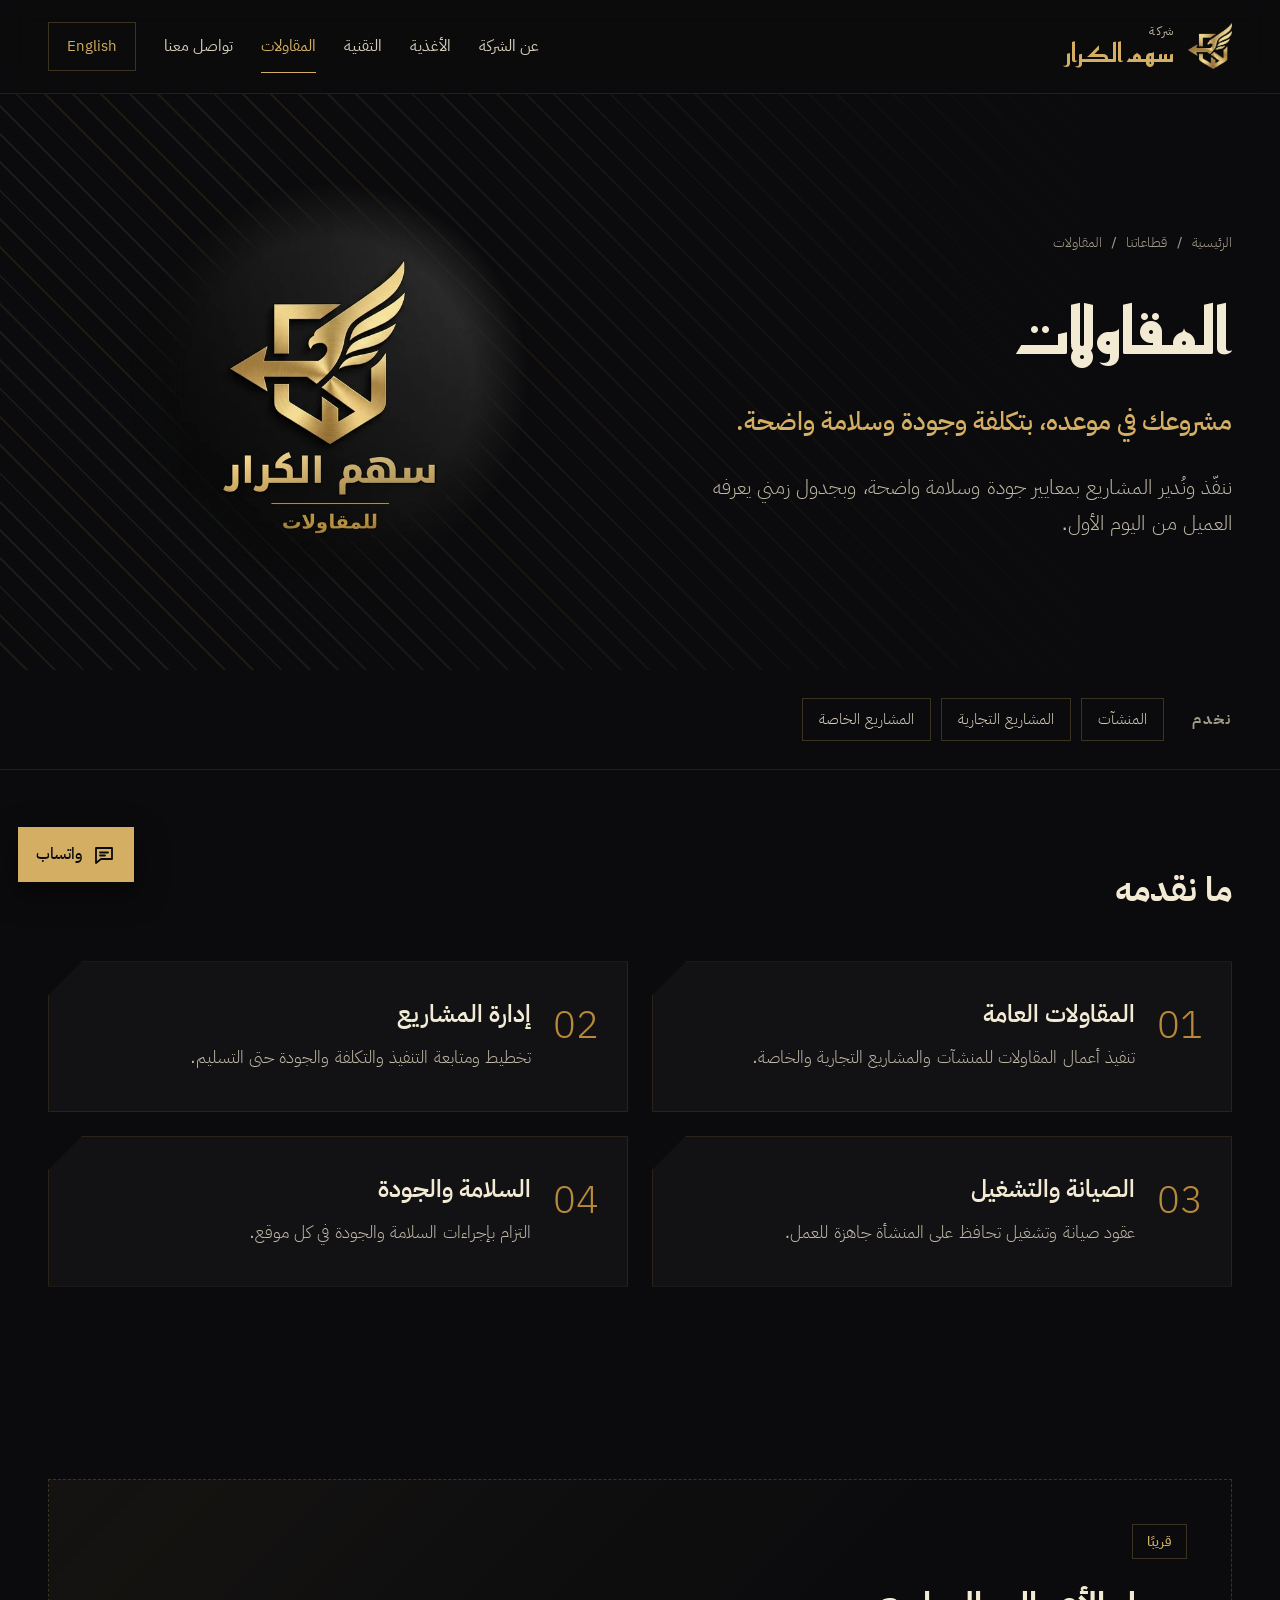
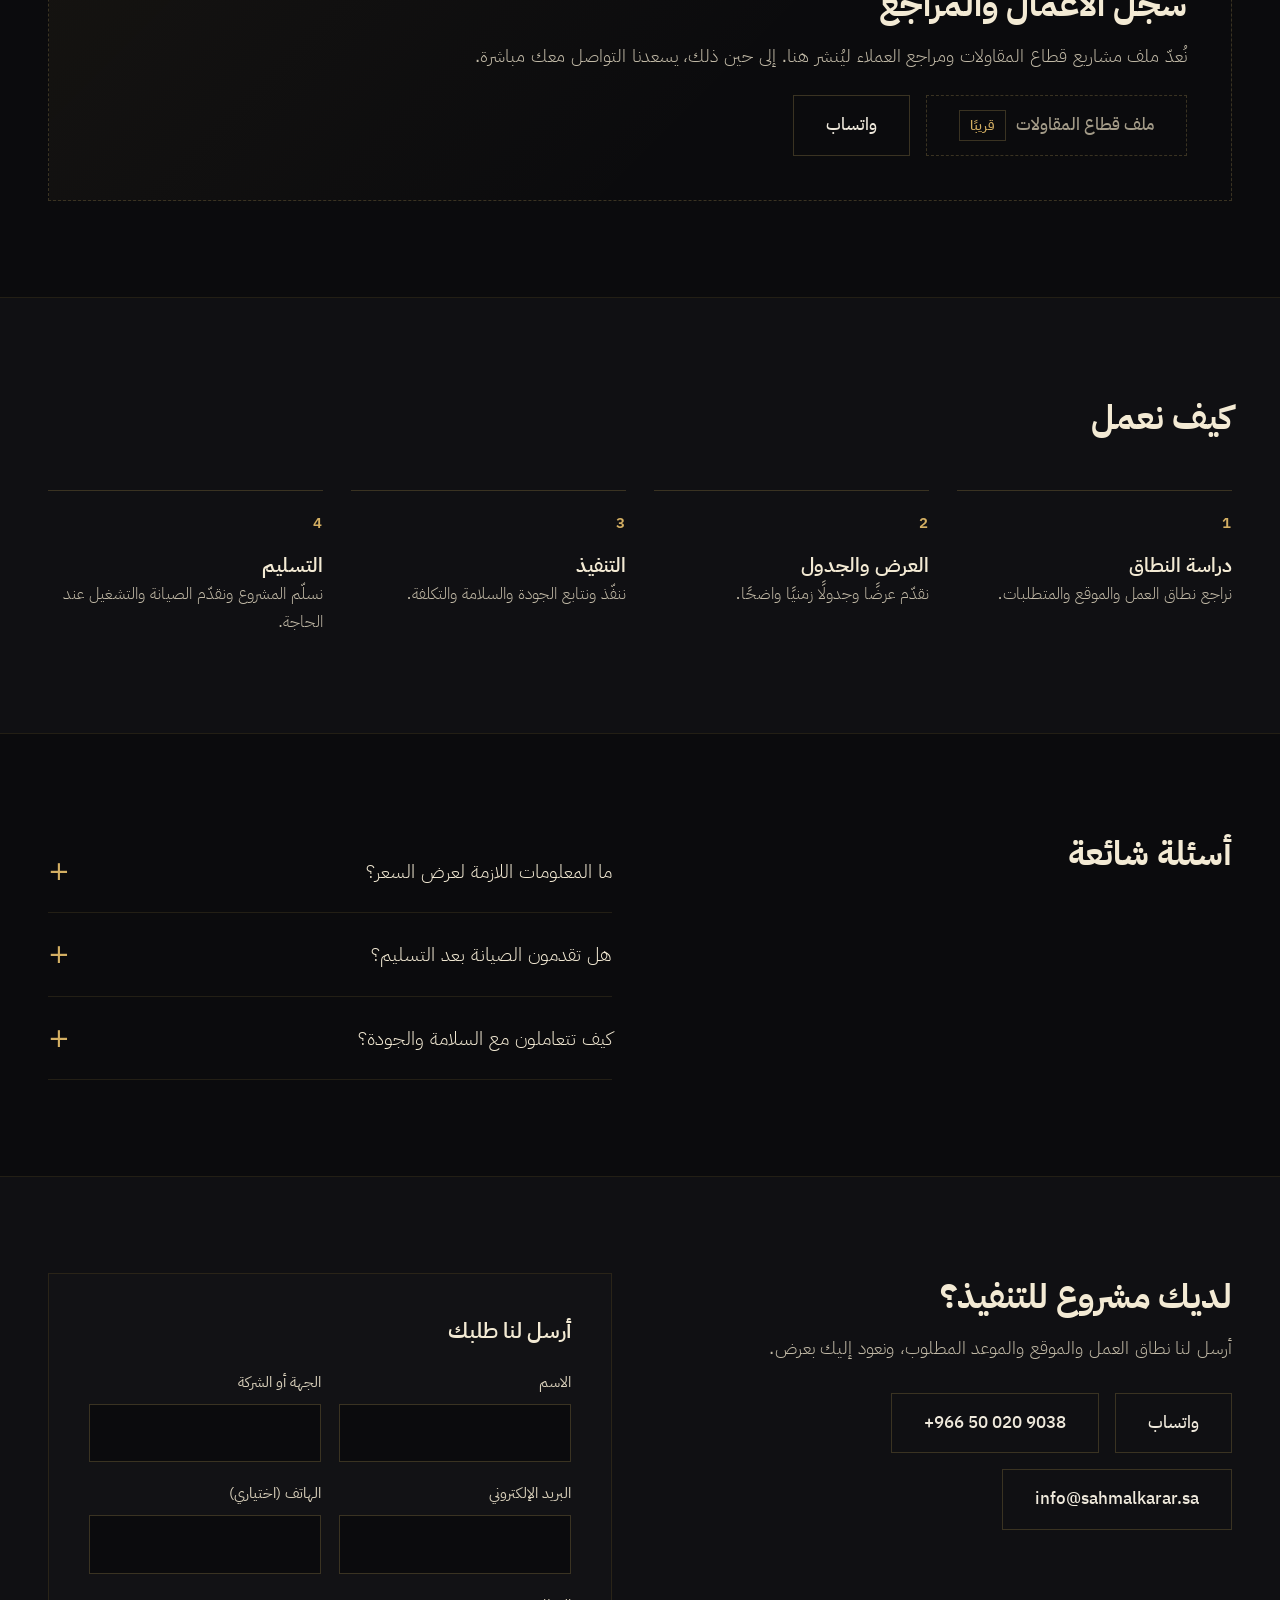
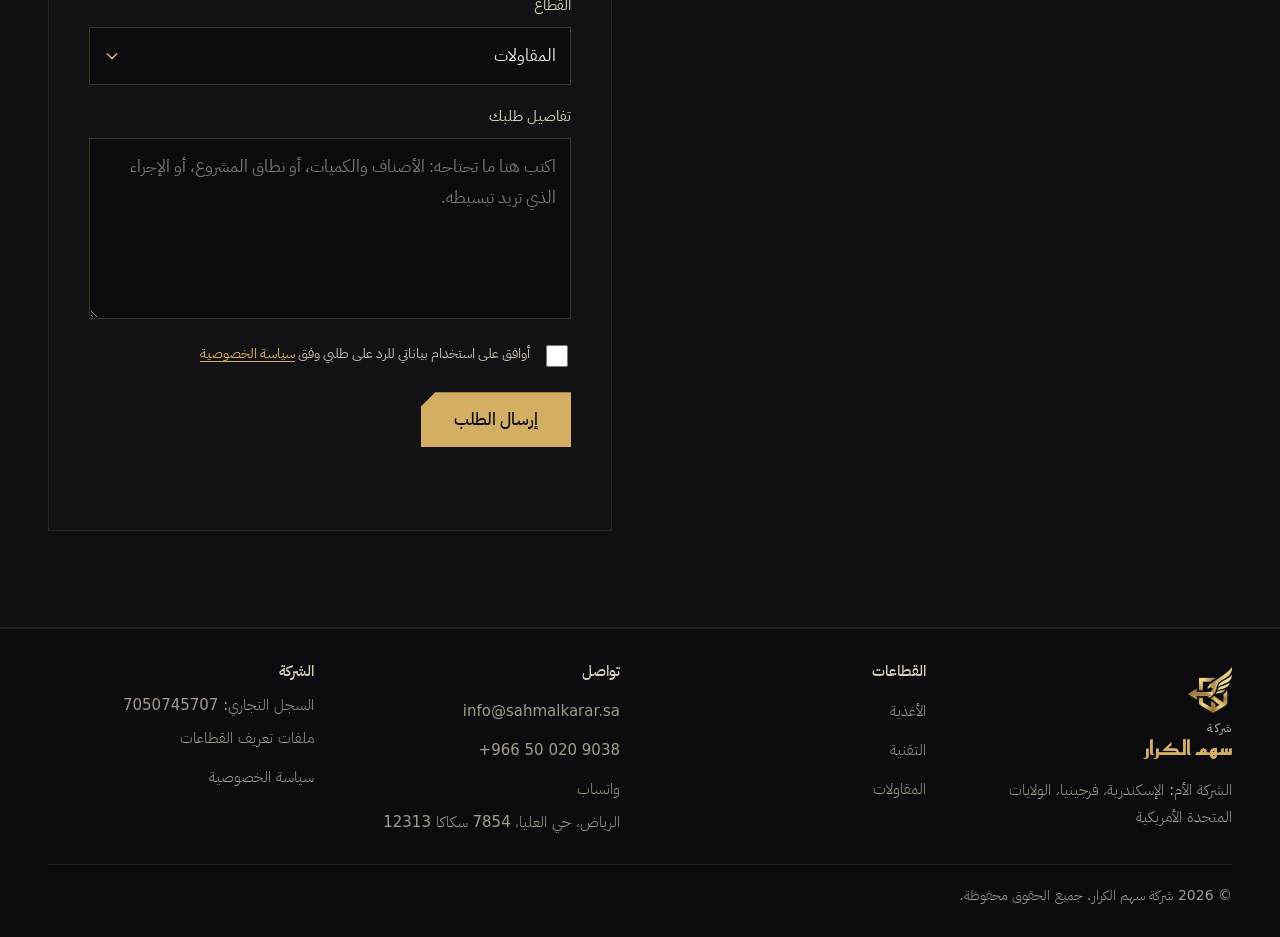
==== commit 6b196106: "Wire contact forms to Web3Forms (one key per page), division subjects, privacy@ on Privacy page" ====
--- a/contracting/index.html
+++ b/contracting/index.html
@@ -30,7 +30,7 @@
 <link rel="manifest" href="/site.webmanifest">
 <link rel="preload" href="/assets/fonts/ibm-plex-sans-arabic-arabic-400-normal.woff2" as="font" type="font/woff2" crossorigin>
 <link rel="preload" href="/assets/fonts/reem-kufi-arabic-700-normal.woff2" as="font" type="font/woff2" crossorigin>
-<link rel="stylesheet" href="/assets/css/style.css?v=202fb9fd">
+<link rel="stylesheet" href="/assets/css/style.css?v=f799a87c">
 <script>document.documentElement.classList.add("js")</script>
 <script type="application/ld+json">{"@context": "https://schema.org", "@type": "BreadcrumbList", "itemListElement": [{"@type": "ListItem", "position": 1, "name": "الرئيسية", "item": "https://sahmalkarar.sa/"}, {"@type": "ListItem", "position": 2, "name": "المقاولات", "item": "https://sahmalkarar.sa/contracting/"}]}</script>
 <script type="application/ld+json">{"@context": "https://schema.org", "@type": "FAQPage", "mainEntity": [{"@type": "Question", "name": "ما المعلومات اللازمة لعرض السعر؟", "acceptedAnswer": {"@type": "Answer", "text": "نطاق العمل والموقع والموعد المطلوب، وأي مخططات أو متطلبات متوفرة."}}, {"@type": "Question", "name": "هل تقدمون الصيانة بعد التسليم؟", "acceptedAnswer": {"@type": "Answer", "text": "نعم، نقدّم عقود صيانة وتشغيل تبقي المنشأة جاهزة للعمل."}}, {"@type": "Question", "name": "كيف تتعاملون مع السلامة والجودة؟", "acceptedAnswer": {"@type": "Answer", "text": "نلتزم بإجراءات السلامة والجودة في كل موقع ونتابعها خلال التنفيذ."}}]}</script>
@@ -74,7 +74,7 @@
   <div class="wrap cols">
     <div class="stack g28"><div class="stack g12"><h2>لديك مشروع للتنفيذ؟</h2><p class="muted">أرسل لنا نطاق العمل والموقع والموعد المطلوب، ونعود إليك بعرض.</p></div>
       <div class="btns"><a class="btn" href="https://wa.me/966500209038?text=%D8%A7%D9%84%D8%B3%D9%84%D8%A7%D9%85%20%D8%B9%D9%84%D9%8A%D9%83%D9%85%D8%8C%20%D8%A3%D9%88%D8%AF%20%D8%B7%D9%84%D8%A8%20%D8%B9%D8%B1%D8%B6%20%D8%B3%D8%B9%D8%B1%20%D9%85%D9%86%20%D9%82%D8%B7%D8%A7%D8%B9%20%D8%A7%D9%84%D9%85%D9%82%D8%A7%D9%88%D9%84%D8%A7%D8%AA%20%D9%81%D9%8A%20%D8%B4%D8%B1%D9%83%D8%A9%20%D8%B3%D9%87%D9%85%20%D8%A7%D9%84%D9%83%D8%B1%D8%A7%D8%B1." target="_blank" rel="noopener">واتساب</a><a class="btn" href="tel:+966500209038"><bdi>+966 50 020 9038</bdi></a><a class="btn" href="mailto:info@sahmalkarar.sa"><bdi>info@sahmalkarar.sa</bdi></a></div></div>
-    <form class="form" id="f-contracting" method="post" action="mailto:info@sahmalkarar.sa" data-endpoint="" data-key="" data-subject="طلب جديد من الموقع" data-ok="وصلنا طلبك، وسيعود إليك فريق القطاع المختص." data-err="تعذر الإرسال. أرسل لنا على البريد مباشرة: info@sahmalkarar.sa" data-sending="جارٍ الإرسال..." data-req="هذا الحقل مطلوب" novalidate>
+    <form class="form" id="f-contracting" method="post" action="https://api.web3forms.com/submit" data-endpoint="https://api.web3forms.com/submit" data-key="9719cf67-72d2-46e1-a6d7-01d7691a50a5" data-subject="طلب عرض سعر - قطاع المقاولات" data-ok="وصلنا طلبك، وسيعود إليك فريق القطاع المختص." data-err="تعذر الإرسال. أرسل لنا على البريد مباشرة: info@sahmalkarar.sa" data-sending="جارٍ الإرسال..." data-req="هذا الحقل مطلوب" novalidate>
   <h3>أرسل لنا طلبك</h3>
   <div class="fields">
     <label for="f-contracting-name">الاسم<input id="f-contracting-name" name="name" type="text" autocomplete="name" required></label>
@@ -86,7 +86,7 @@
   </div>
   <input class="hp" type="text" name="_gotcha" tabindex="-1" autocomplete="off" aria-hidden="true">
   <label class="consent" for="f-contracting-ok"><input id="f-contracting-ok" name="consent" type="checkbox" required><span>أوافق على استخدام بياناتي للرد على طلبي وفق <a href="/privacy/">سياسة الخصوصية</a></span></label>
-  <div class="actions"><button class="btn gold" type="submit">إرسال الطلب</button><p class="note">سيفتح الإرسال تطبيق البريد لديك برسالة جاهزة.</p></div>
+  <div class="actions"><button class="btn gold" type="submit">إرسال الطلب</button></div>
   <p class="status" role="status" aria-live="polite"></p>
 </form>
   </div>
--- a/assets/css/style.css
+++ b/assets/css/style.css
@@ -385,8 +385,7 @@
 
 /* name story: cropped emblem so it differs from the hero logo */
 .mark-crop{position:relative;overflow:hidden;width:min(100%,420px);aspect-ratio:1/1;margin-inline:auto;border:1px solid var(--line-3);background:radial-gradient(70% 70% at 50% 45%,rgba(212,175,99,.14),transparent),var(--card)}
-.mark-crop img{position:absolute;width:150%;max-width:none;height:auto;inset-inline-start:-22%;top:-10%;filter:drop-shadow(0 24px 30px rgba(0,0,0,.6))}
-html[dir="rtl"] .mark-crop img{inset-inline-start:auto;inset-inline-end:-22%}
+.mark-crop img{position:absolute;inset:0;margin:auto;width:74%;height:auto;max-width:none;filter:drop-shadow(0 24px 30px rgba(0,0,0,.6))}
 /* division cards: stretched link + PDF link */
 .card.link .more.stretch::after{content:"";position:absolute;inset:0;z-index:1}
 .card.link .foot{margin-top:auto;display:flex;flex-wrap:wrap;align-items:center;justify-content:space-between;gap:10px 18px;border-top:1px solid var(--line);padding-top:16px}
